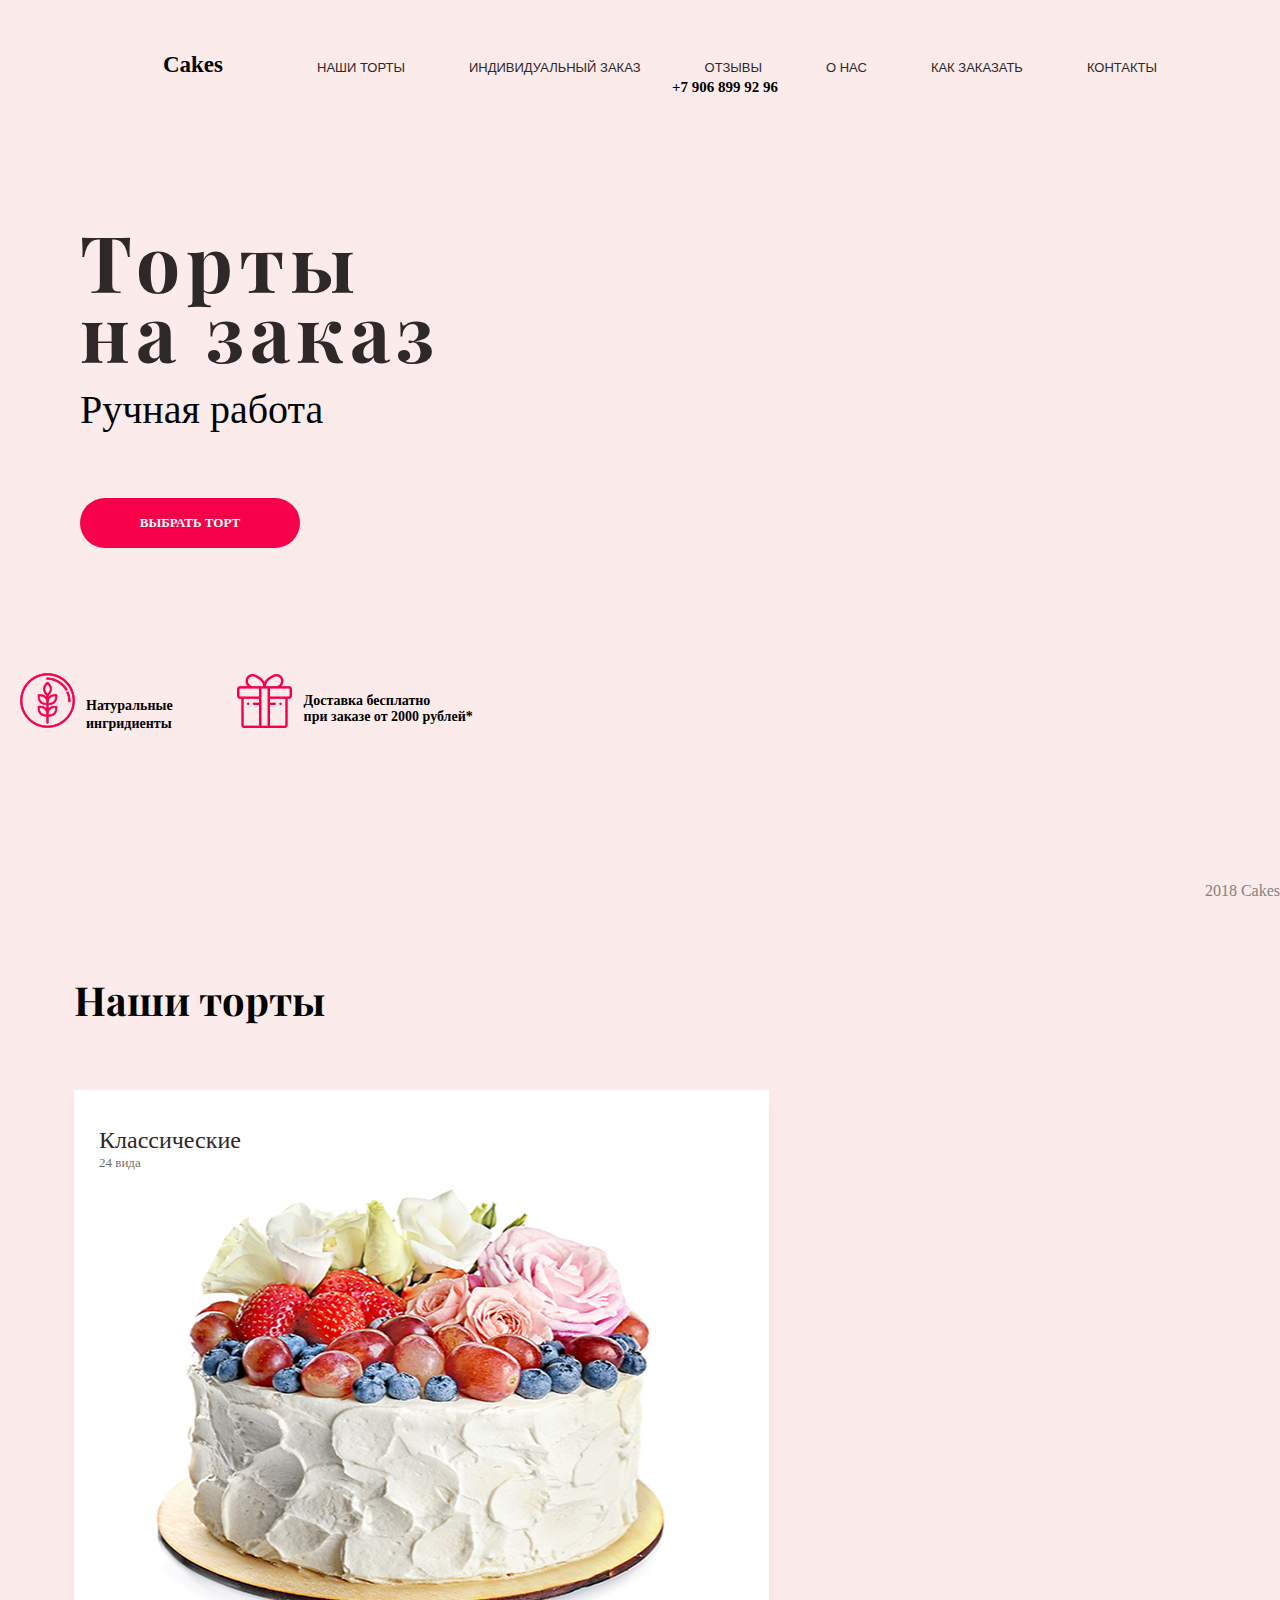
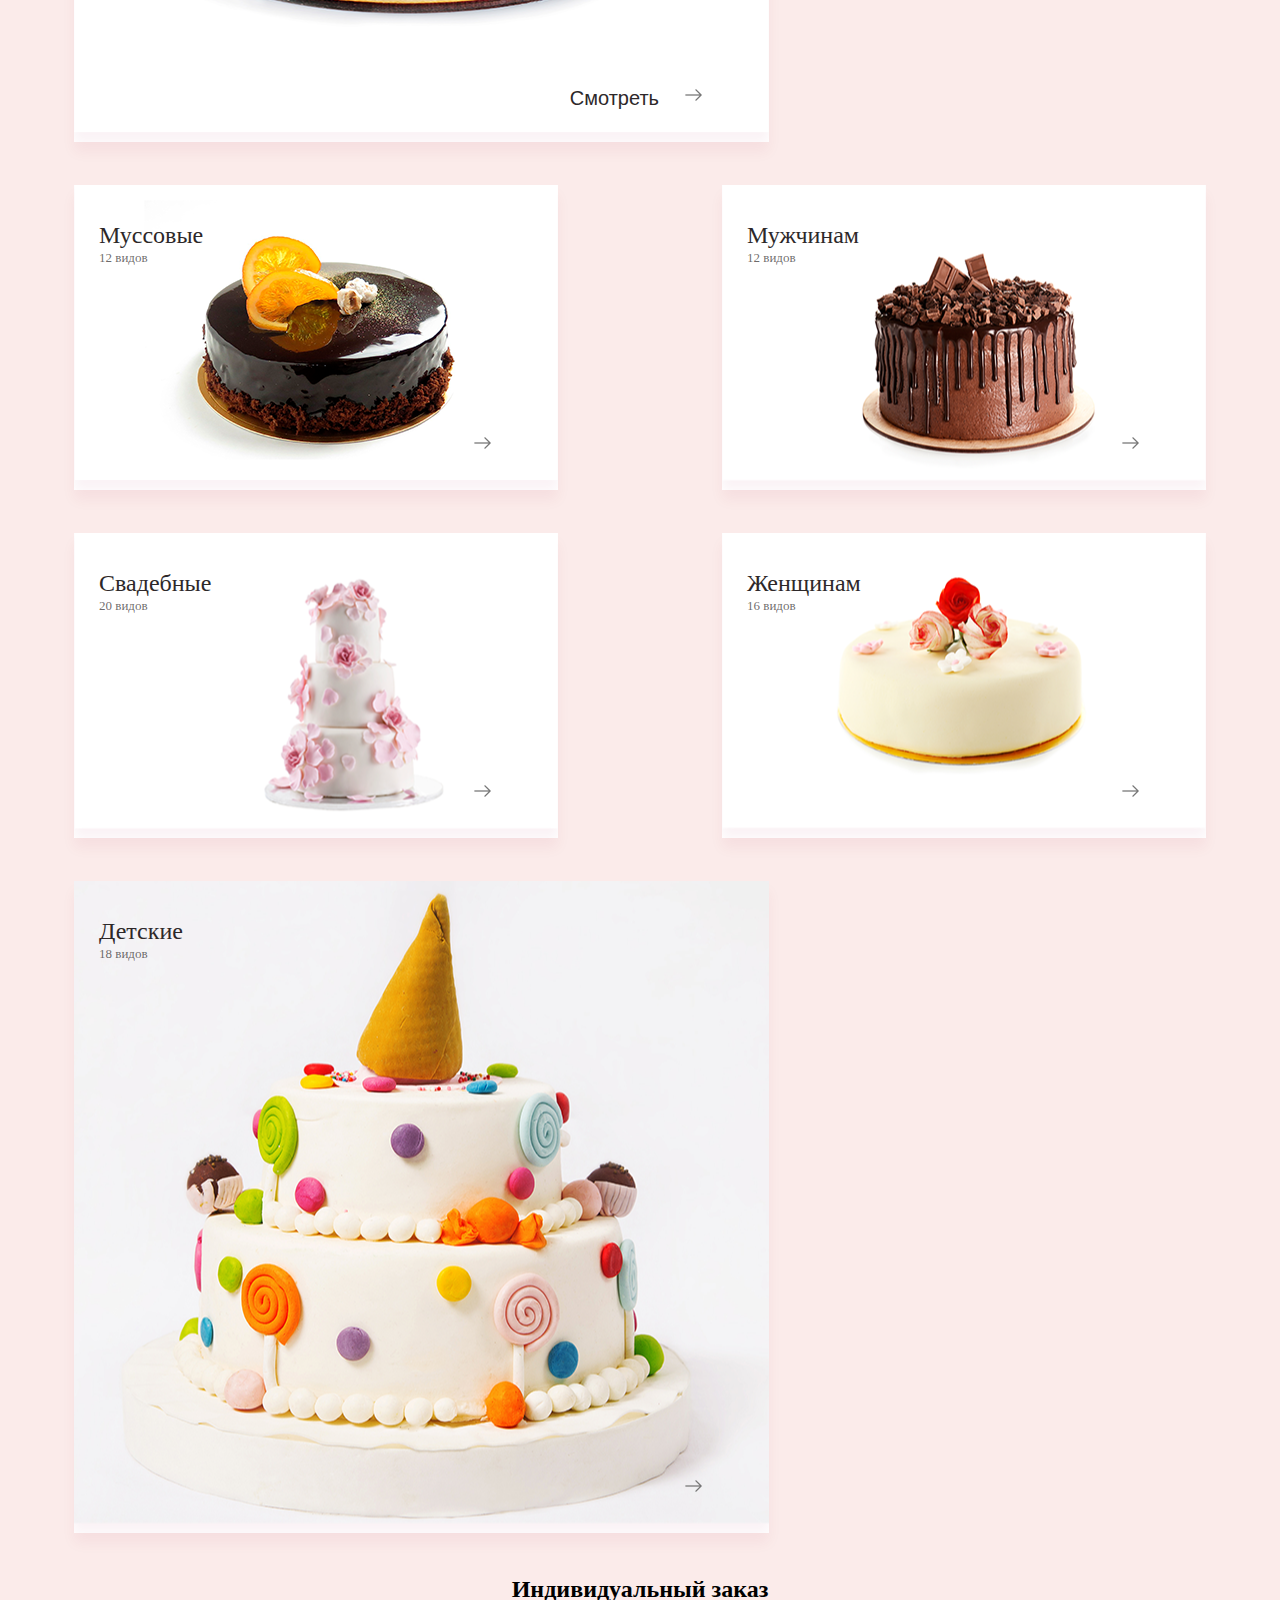
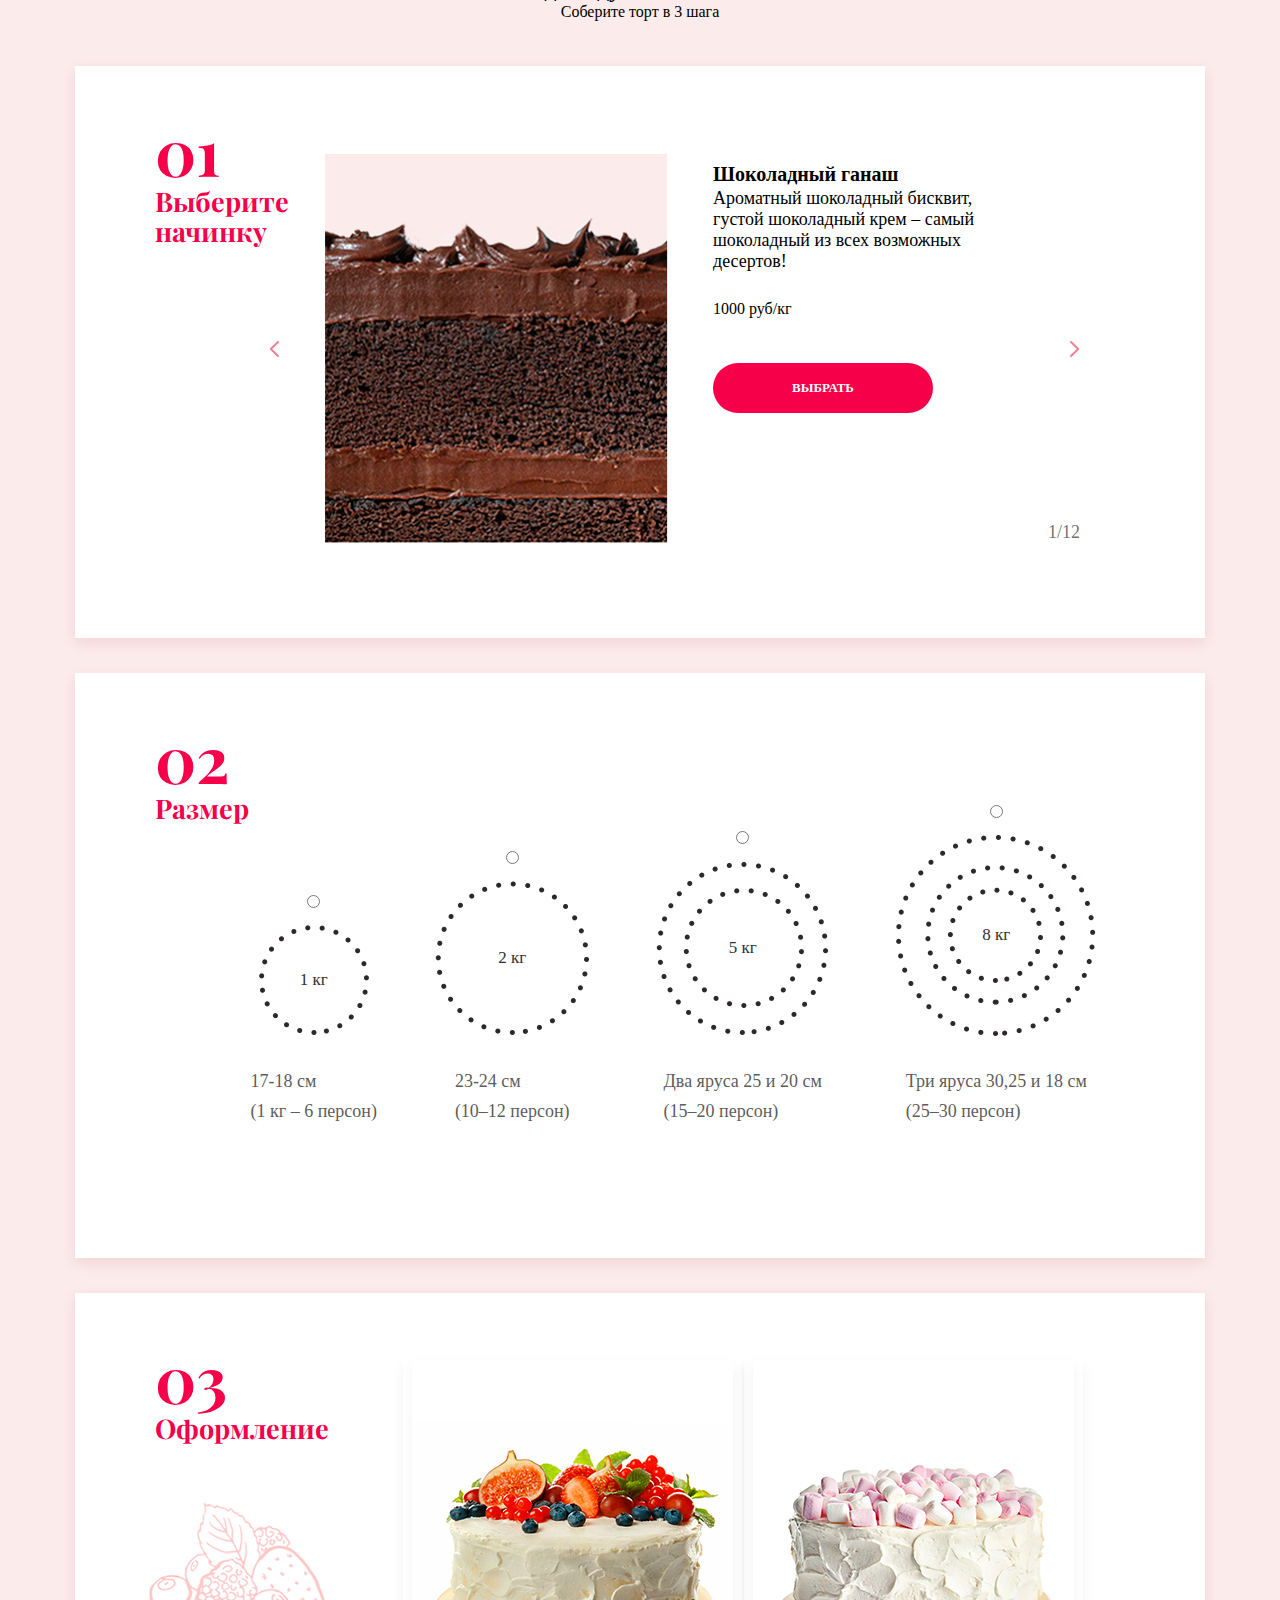
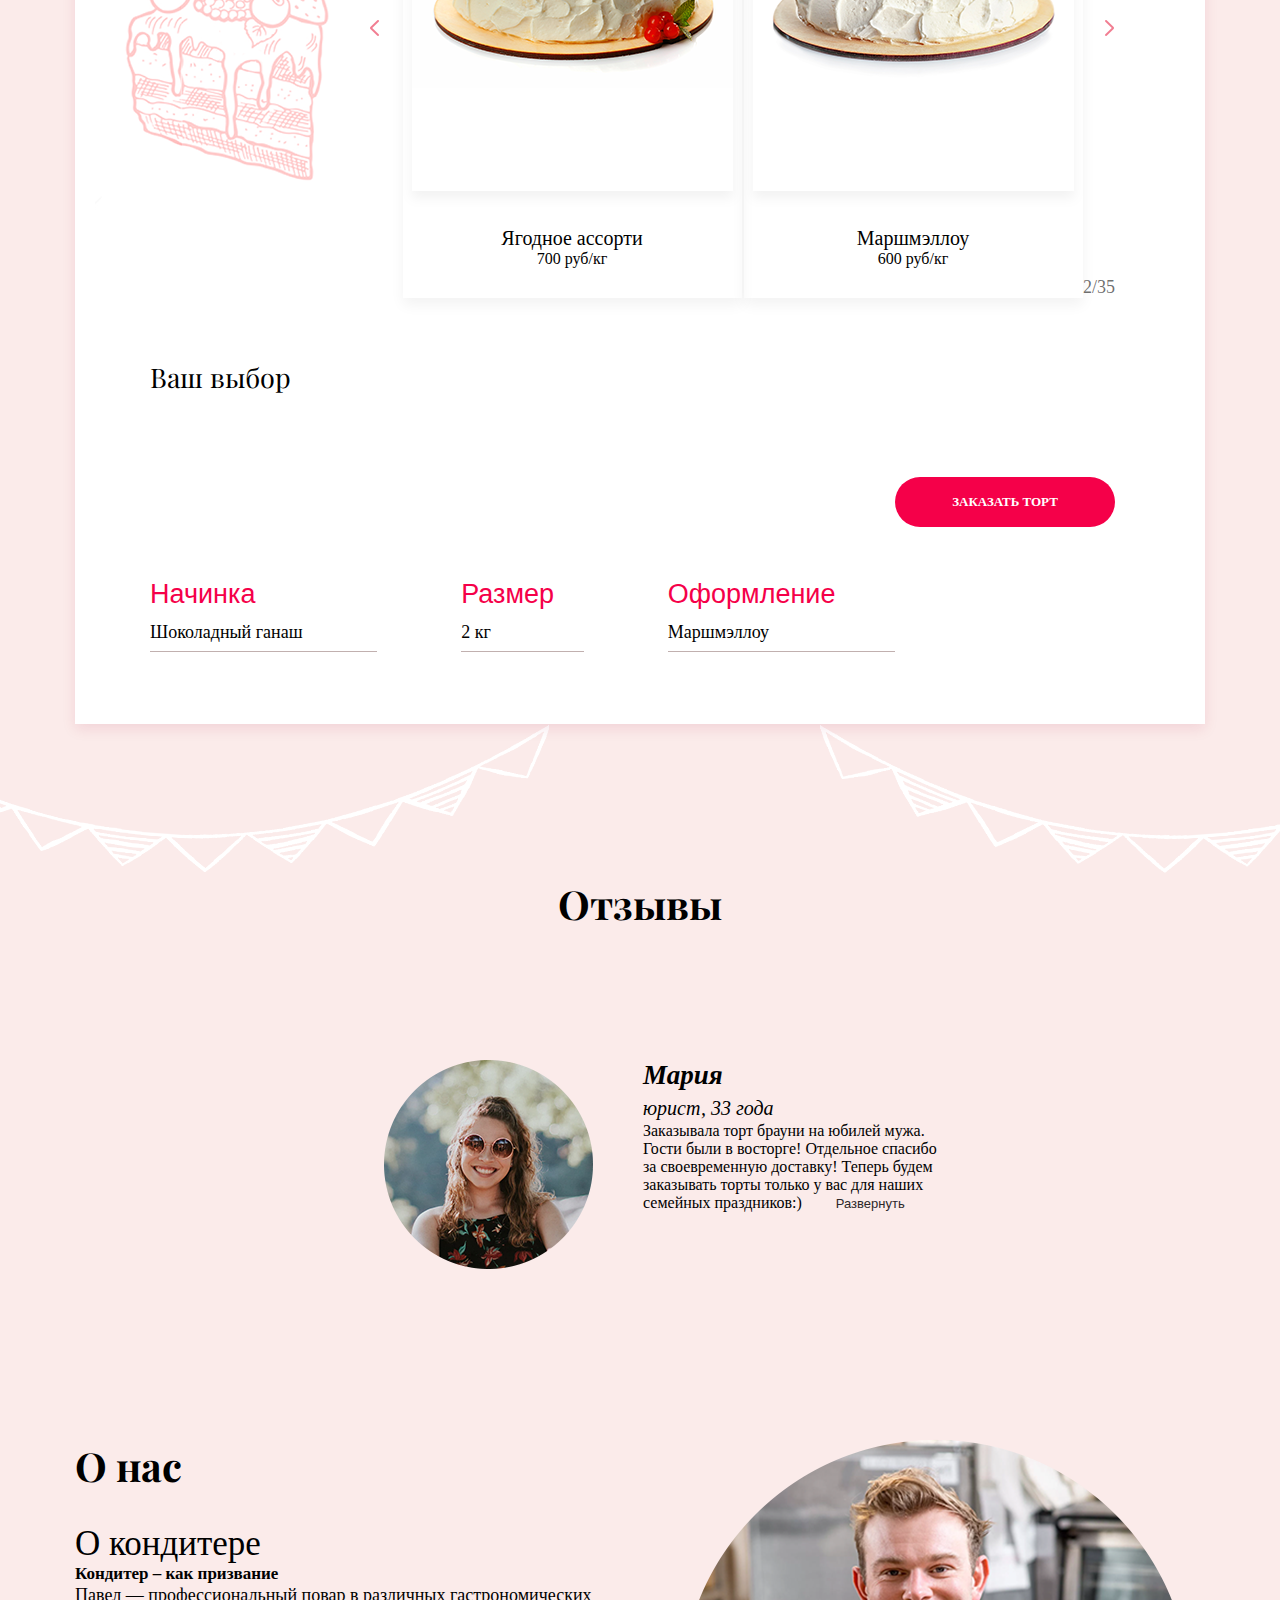
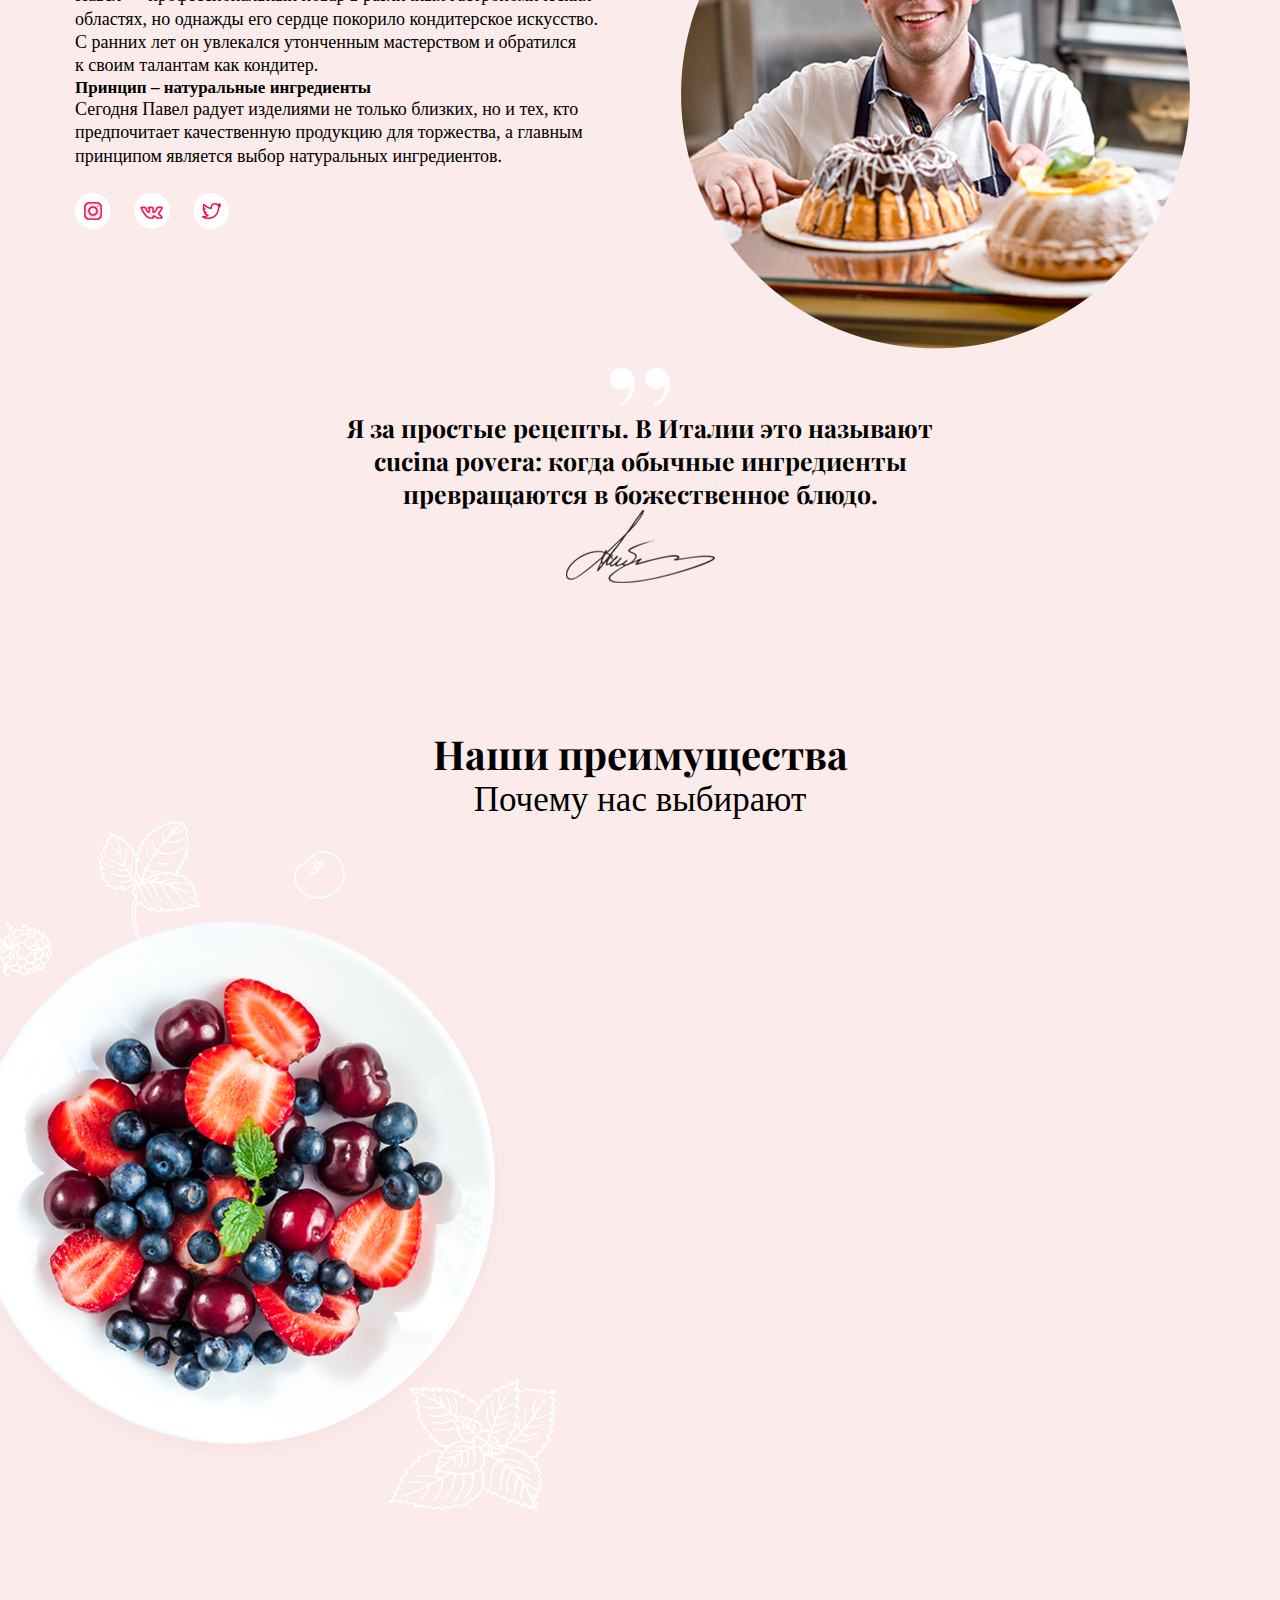
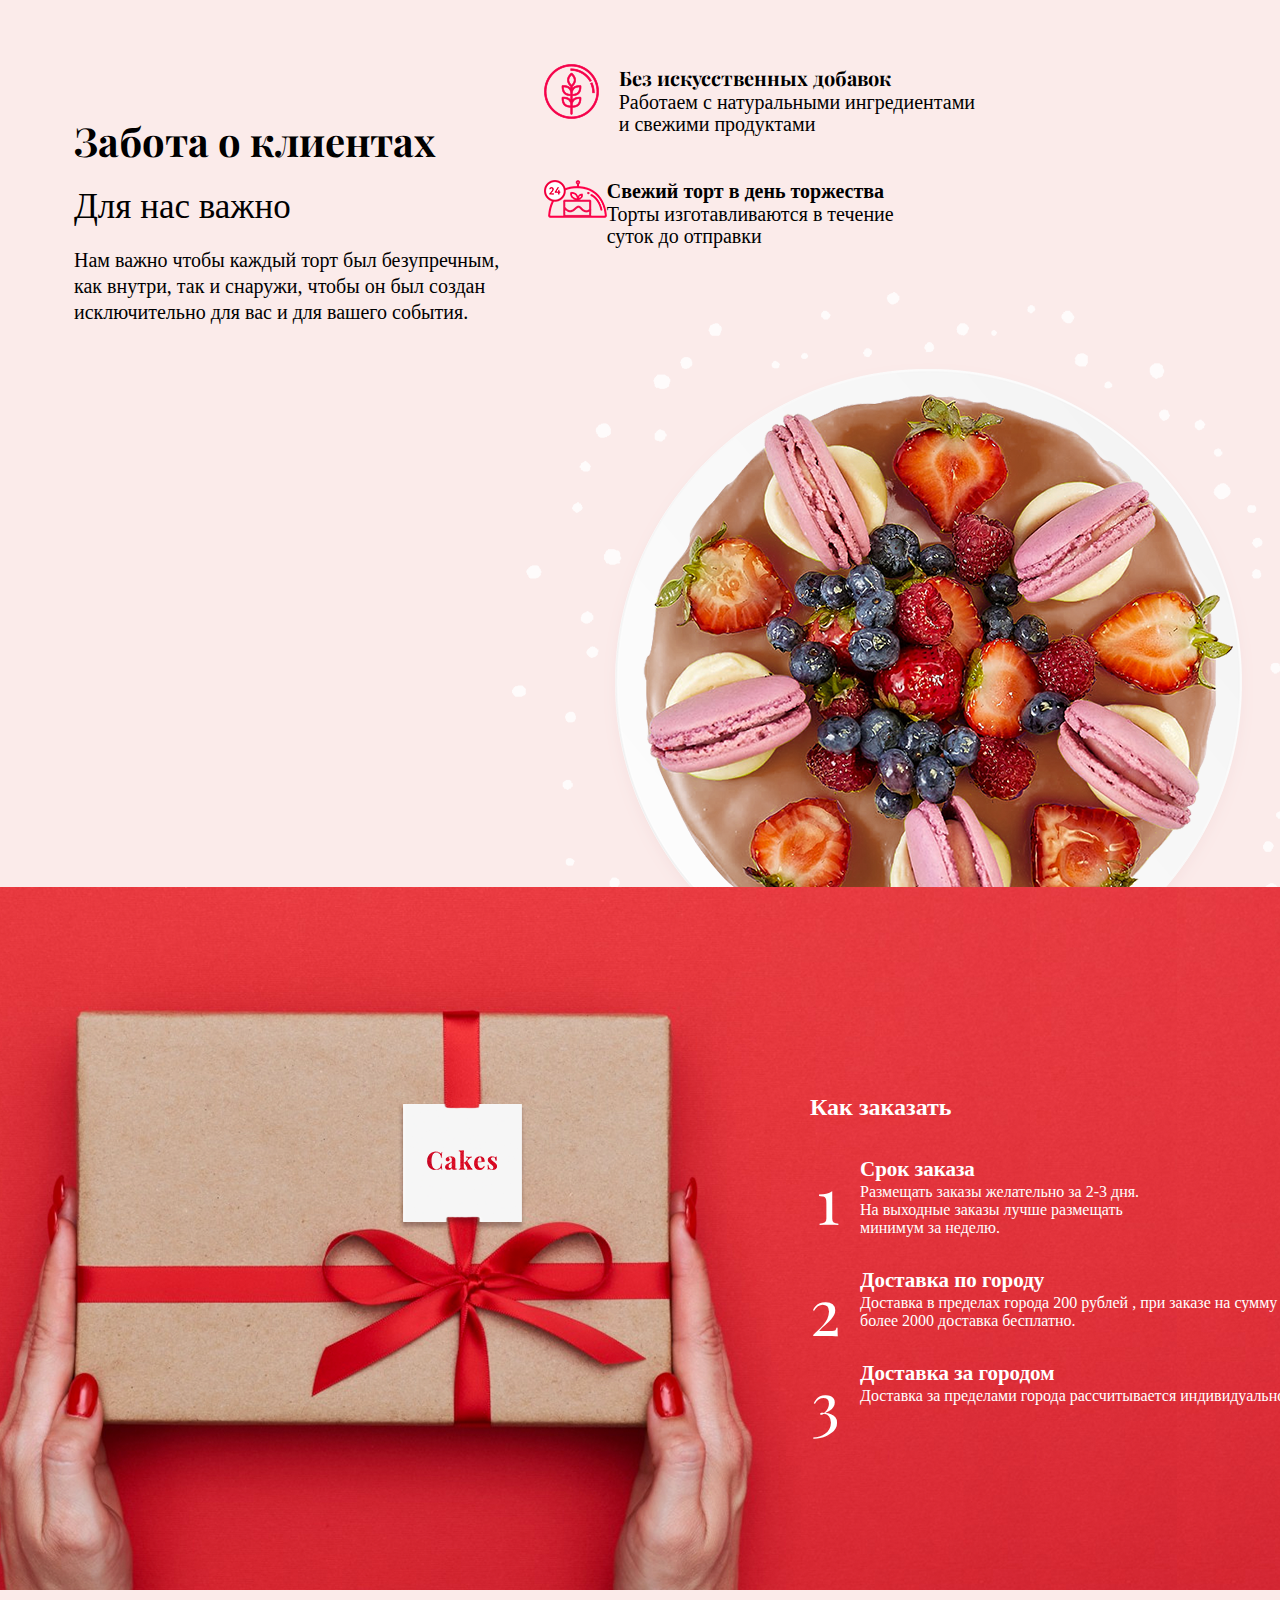
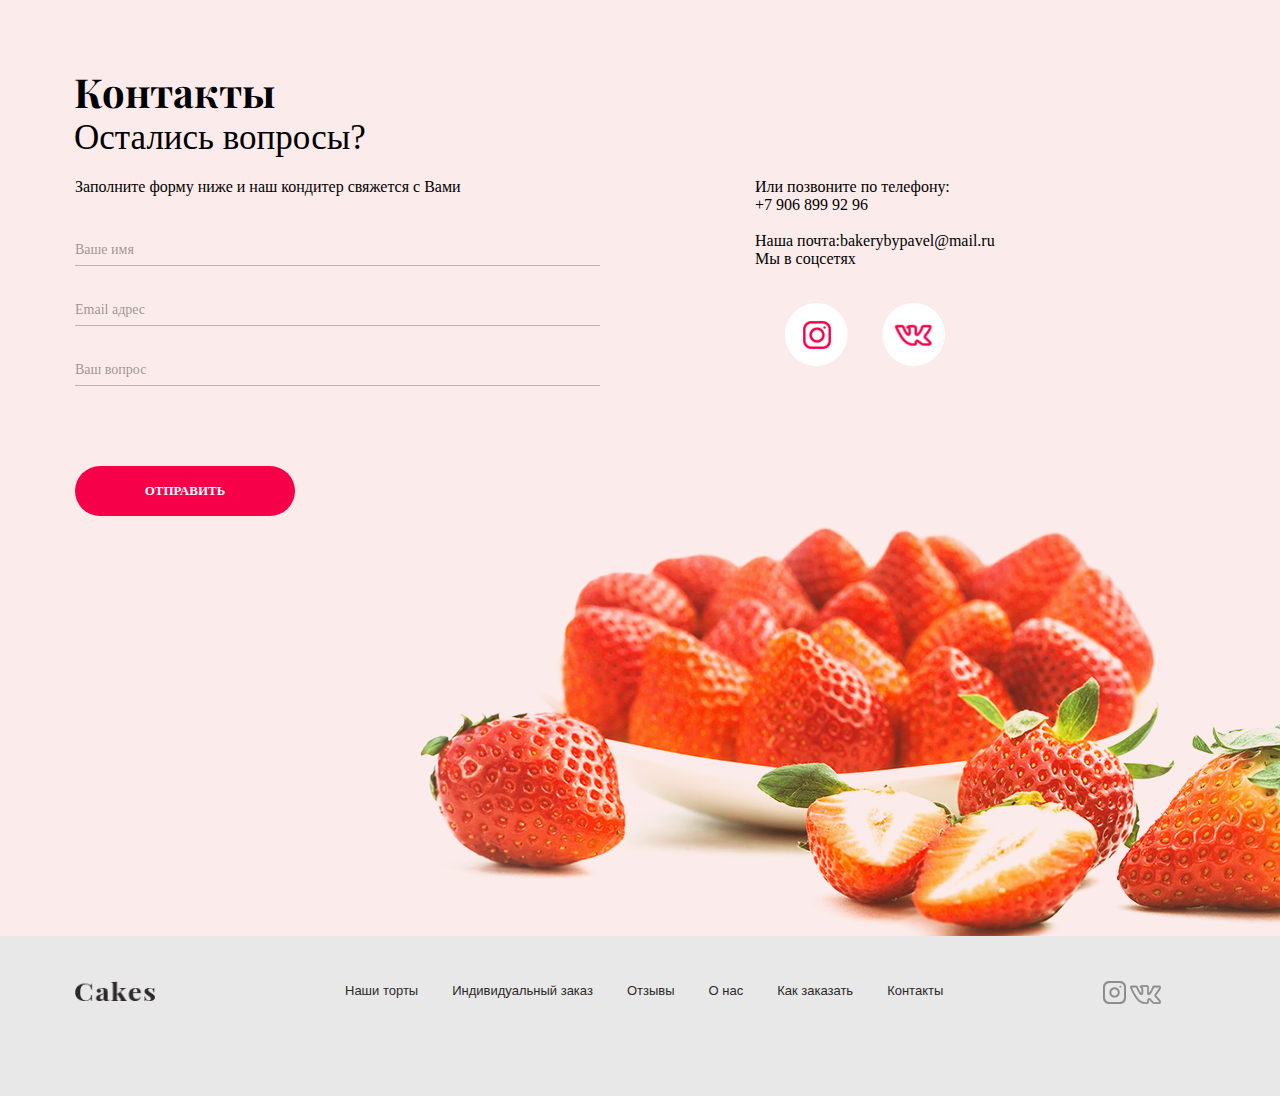
==== index.html @ 6dad107f "Rename cakes.html to index.html" ====
<!DOCTYPE html>
<html lang="en">
<head>
    <meta charset="UTF-8">
    <meta name="viewport" content="width=device-width, initial-scale=1.0">
    <meta http-equiv="X-UA-Compatible" content="ie=edge">
    <link rel="stylesheet" type="text/css" href="//fonts.googleapis.com/css?family=Playfair+Display" />
    <link rel="stylesheet" href="cakes.css">
    <title>Document</title>
    <header>
           
        <nav>
            <ul class="nav_links">
                    
                            <div class="logo">
                                <p>Cakes</p>
                            </div>
            <li><a href="#">Наши торты</a></li>
            <li><a href="#">Индивидуальный заказ</a></li>
            <li><a href="#">Отзывы</a></li>
            <li><a href="#">О нас</a></li>
            <li><a href="#">Как заказать</a></li>
            <li><a href="#">Контакты</a></li>
            <div class="number">
                <p>+7 906 899 92 96</p>
            </div>
            </ul>
            
        </nav>
        <div class="main_cake">
        <img src="/.images/cake.png" alt="">
    </div>
    <div class="container_text">
        <h1 class="header_heading">Торты <br> на  заказ</h1>
        <p class="header_paragraph">Ручная работа</p>
        <div>
        <input type="submit" class="button" value="Выбрать торт" id="2"/>
    </div>
</div>
        <img class="first_image"  src="./images/spikelet_icon.png" alt="">
        <p class="first_paragraph">Натуральные <br> ингридиенты</p>

        <img class="second_image" src="./images/present_icon.png" alt="">
        <p class="second_paragraph">Доставка бесплатно <br> при заказе от 2000 рублей*</p>

    </header>
</head>
<body>
  <div class="container">
<div  class="categories wrapper" id="categories">
   <p class="our_cakes">Наши торты</p>
   <section class="categories wrapper" id="categories">
        <div class="categories-list">
          <a class="category-item classic" href="#">
            <h3>Классические</h3>
            <p>24 вида</p>
          </a>
          <div>
            <a class="category-item mousseous" href="#">
              <h3>Муссовые</h3>
              <p>12 видов</p>
            </a>
            <a class="category-item wedding" href="#">
              <h3>Свадебные</h3>
              <p>20 видов</p>
            </a>
          </div>
          <div>
              <a class="category-item men" href="#">
                <h3>Мужчинам</h3>
                <p>12 видов</p>
              </a>
              <a class="category-item woman" href="#">
                <h3>Женщинам</h3>
                <p>16 видов</p>
              </a>
          </div>
          <a class="category-item baby" href="#">
            <h3>Детские</h3>
            <p>18 видов</p>
          </a>
        </div>
      </section>
</div>
</div>
  <div class="center-text">
  <h2 class="title-text-center">Индивидуальный заказ</h2>
  <p class="subtitle-text-center">Соберите торт в 3 шага</p>
</div>
  <section class="individual-order-wrapper" id="order">
  <ol class="order-steps-list">
    <li class="order-step cake-fillings">
      <p class="order-step-header">Выберите начинку</p>
      <div class="slider">
        <ul class="cake-fillings-list">
          <li class="cake-filling-item">
            <div class="cake_section">
            <img src="./images/filling.png" class="filling" width="343" height="389" alt="Шоколадный ганаш">
            <div class="content">
              <h3>Шоколадный ганаш</h3>
              <p class="description">Ароматный шоколадный бисквит, густой шоколадный крем – самый шоколадный из всех возможных десертов!</p>
              <p class="price">1000 руб/кг</p>
              <button class="btn" name="cake-filling-btn" form="order-form"><span class="btn-ie-fix">Выбрать</span></button>
            </div>
            </div>
          </li>
        </ul>
        <button class="slider-btn previous" type="button"><span class="hidden next"></span></button>
        <button class="slider-btn next" type="button"><span class="hidden"></span></button>
        <span class="slider-counter">1/12</span>
      </div>
    </li>
    <li class="order-step cake-sizes">
      <p class="order-step-header">Размер</p>
        <div class="container">
          <label class="cake-size" for="one-kg">
            <input class="hidden" type="radio" form="order-form" name="cake-size" id="one-kg">
            <span class="mass small">1 кг</span>
            <span>17-18 см<br>(1 кг – 6 персон)</span>
          </label>
          <label class="cake-size" for="two-kg">
            <input class="hidden" type="radio" form="order-form" name="cake-size" id="two-kg">
            <span class="mass medium">2 кг</span>
            <span>23-24 см<br>(10–12 персон)</span>
          </label>
          <label class="cake-size" for="five-kg">
            <input class="hidden" type="radio" form="order-form" name="cake-size" id="five-kg">
            <span class="mass large">5 кг</span>
            <span>Два яруса 25 и 20 см<br>(15–20 персон)</span>
          </label>
          <label class="cake-size" for="eight-kg">
            <input class="hidden" type="radio" form="order-form" name="cake-size" id="eight-kg">
            <span class="mass huge">8 кг</span>
            <span>Три яруса 30,25 и 18 см<br>(25–30 персон)</span>
        </label>
        </div>
    </li>
    <li class="order-step cake-decors">
      <p class="order-step-header">Оформление</p>
      <div class="slider">
        <ul class="cake-decor-list">
          <li class="cake-decor-item">
            <img src="./images/firstcake.png"  alt="Ягодное ассорти">
            <h3>Ягодное ассорти</h3>
            <p class="price">700 руб/кг</p>
          </li>
          <li class="cake-decor-item">
            <img src="./images/secondcake.png"  alt="Маршмэллоу">
            <h3>Маршмэллоу</h3>
            <p class="price">600 руб/кг</p>
          </li>
        </ul>
        <button class="slider-btn previous" type="button"></button>
        <button class="slider-btn next" type="button">
        </button>
        <span class="slider-counter">2/35</span>
      </div>
      <p class="order-form-header">Ваш выбор</p>
      <form class="order-form"  method="post" name="order-form" id="order-form">
        <p class="order-item">
          <label for="cake-filling">Начинка</label>
          <input type="text" name="cake-filling" id="cake-filling" value="Шоколадный ганаш">
        </p>
        <p class="order-item size">
          <label for="cake-size">Размер</label>
          <input type="text" name="cake-size" id="cake-size" value="2 кг">
        </p>
        <p class="order-item">
          <label for="cake-decor">Оформление</label>
          <input type="text" name="cake-decor" id="cake-decor" value="Маршмэллоу">
        </p>
        <div class="ci_btn">
          <button class="btn" type="submit"><span class="btn-ie-fix">Заказать торт</span></button>
        </div>
      </form>
    </li>
  </ol>
</section>
    </div>
</li>

<img src="./images/flags.png" alt="">
</div>
<section class="reviews" id="reviews">
     <div class="reviews_main">
    <h2 class="title_text_center">Отзывы</h2>
  </div>
    <div class="slider">
      
      <ul class="reviews-list">
        <li class="clearfix">
          <div class="review_block">
          <img class="review-avatar" src="./images/Maria.png" width="209" height="209" alt="Мария, юрист, 33 года">
          <blockquote class="review-text">
            <column_r>
            <cite class="review-author">Мария <br>  <span class="profession-and-age">юрист, 33 года</span></cite>
            <p>  Заказывала торт брауни на юбилей мужа. <br>
               Гости были в восторге! Отдельное спасибо <br>
                за своевременную доставку! Теперь будем <br>
                 заказывать торты только у вас для наших <br>
                  семейных праздников:) 
              <a href="#">Развернуть</a>
            </p>
            </div>
          </column_r>
<div class="about_us">
    <div class="about_us_block">
    <img class="pavel" src="./images/pavel.png" alt="">
    <h3 class="about_us_h">О нас</h3>
    <p class="about_us_f">О кондитере</p>
    <p class="about_us_text"><span class="about_us_how"> Кондитер – как призвание</span><br>
    <span class="pavel_text">Павел — профессиональный повар в различных гастрономических<br>
    областях, но однажды его сердце покорило кондитерское искусство.<br>
    С ранних лет он увлекался утонченным мастерством и обратился <br>
    к своим талантам как кондитер.</span> </p>
    <p> <span class="principes_p"> Принцип – натуральные ингредиенты</span> <br>
    <span class="pavel_text_second">Сегодня Павел радует изделиями не только близких, но и тех, кто <br>
     предпочитает качественную продукцию для торжества, а главным <br>
     принципом является выбор натуральных ингредиентов.</span> </p>
     </div>
     <ul class="socials">
            <img class="socials_icon" src="./images/insta_icon.png" alt="instagram">
            <img class="socials_icon" src="./images/vk_icon.png" alt="vkontakte">
            <img class="socials_icon" src="./images/twitter_icon.png" alt="twitter">
          </ul>
          </div>
</div>
<div class="letter">
<img src="./images/quotes.png" alt="">
<p class="resipe">Я за простые рецепты. В Италии это называют<br>
 cucina povera: когда обычные ингредиенты<br>
превращаются в божественное блюдо.</p>
<img src="./images/letter.png" alt="">
</div>
<div>
<div class="our_advantages">
<h4 class="advantages_heading">Наши преимущества</h4>
<p class="advantages_paragraph">Почему нас выбирают</p>
</div>
<div>
<img src="./images/berries.png" alt="">
<div class="berries_text">
  <div class="spikelet">
<img class="spikelet_icon"  src="./images/spikelet_icon.png" alt="" >
<div class="s_text">
    <div class="spikelet_block">
<p class="spikelet_p"> <span class="spikelet_text"> Без искусственных добавок</span> <br>
<span class="our_advantages_text">Работаем  с натуральными ингредиентами <br>
        и свежими продуктами</span></p>
      </div>
      </div>
      </div>
        <img class="cake_icon" src="./images/cake_icon.png" alt="">
        <p class="cake_t"> <span class="cake_text"> Свежий торт в день торжества </span><br>
        <span class="sending_text">Торты изготавливаются в течение <br>
        суток до отправки </span></p>
        </div>
      </div>
      </div>
    </div>
</div>
<img class="image_macaroon" src="./images/macaroon.png" alt="">
<div class="macaroon_text">
<p class="text_clients">Забота о клиентах</p>
<p class="important_text">Для нас важно</p>
<p class="text_i">Нам важно чтобы каждый торт был безупречным,<br>
     как внутри, так и снаружи, чтобы он был создан<br>
     исключительно для вас и для вашего события.</p>
    </div>
</div>
</div>
<div class="delivery">
    <section class="how-to-order" id="how-to-order">
        <div class="wrapper">
          <div class="container">
            <h2 class="title">Как заказать</h2>
            <ul class="how-to-order-list">
              <li class="how-to-order-item">
                <h3>Срок заказа</h3>
                <p>Размещать заказы желательно за&nbsp;2-3 дня. <br>
                   На&nbsp;выходные заказы лучше размещать <br>
                   минимум&nbsp;за&nbsp;неделю.</p>
              </li>
              <li class="how-to-order-item">
                <h3>Доставка по городу</h3>
                <p>Доставка в пределах города 200 рублей , при заказе на сумму более 2000  доставка бесплатно.</p>
              </li>
              <li class="how-to-order-item">
                <h3>Доставка за городом</h3>
                <p>Доставка за пределами города рассчитывается индивидуально.</p>
              </li>
            </ul>
          </div>
        </div>
      </section>
  
      <section class="contacts" id="contacts">
          <div class="wrapper">
            <h2 class="title_h">Контакты</h2>
            <p class="subtitle">Остались вопросы?</p>
            <div class="container">
              <div class="column">
                <p class="contacts-form-description">Заполните форму ниже и наш кондитер свяжется с Вами</p>
                <form class="contacts-form" action="https://echo.htmlacademy.ru" method="post">
                  <input type="text" name="name" placeholder="Ваше имя">
                  <input type="email" name="mail" placeholder="Email адрес">
                  <input type="text" name="question" placeholder="Ваш вопрос">
                  <button class="btn" type="submit"><span class="btn-ie-fix">Отправить</span></button>
                </form>
              </div>
              <div class="column">
                <p class="contacts-info">Или позвоните по телефону: <br> +7 906 899 92 96</a><br><br>
               Наша почта:bakerybypavel@mail.ru</a></p>
                <p class="contacts-infos">Мы в соцсетях</p>
                 <a class="social-button instagram" href="#"><img src="/images/contacts_insta.png" alt=""></a>
                 <a class="social-button vk" href="#"><img src="/images/contacts_vk.png" alt=""></a>
              </div>
            </div>
          </div>
        </section>
      </main>
                  </div>
                  <footer class="footer">
                      <div class="wrapper2">
                       <img class="footer_logo" src="./images/logo.png"  alt="Cakes">
                        
                        <nav>
                          <ul class="menu">
                            <li class="menu-item"><a class="menu-link" href="#categories">Наши торты</a></li>
                            <li class="menu-item"><a class="menu-link" href="#order">Индивидуальный заказ</a></li>
                            <li class="menu-item"><a class="menu-link" href="#reviews">Отзывы</a></li>
                            <li class="menu-item"><a class="menu-link" href="#about">О нас</a></li>
                            <li class="menu-item"><a class="menu-link" href="#how-to-order">Как заказать</a></li>
                            <li class="menu-item"><a class="menu-link" href="#contacts">Контакты</a></li>
                          </ul>
                        </nav>
                        <div class="footer_socials">
                            <img class="insta_soc" src="./images/insta_footer.png" alt="">
                          <img src="./images/vk_footer.png" alt="">
                        </div>
                     
                      </div>
                      <span class="copyright">  2018 Cakes</span>
                    </footer>
                
                </body>
                </html>
---- cakes.css ----
font-family: Playfair Display; 
font-family: myriad-pro, sans-serif;
font-family: 'Intro Script B Base';
@font-face {
    font-family: 'Circe Regular';
    src: url('Circe-Regular.eot');
    src: url('Circe-Regular.eot?#iefix') format('embedded-opentype'),
    url('Circe-Regular.woff') format('woff'),
    url('Circe-Regular.ttf') format('truetype');
    font-weight: normal;
    font-style: normal;
    }

*{
    margin: 0;
    padding: 0;
    font-family: 'Myriad Pro Light';
    font-family: 'Circe Regular';
}
.header{
}
body{
    background-color: #fbebea;
    margin: 0;
    padding: 0;
    overflow-x:hidden;
  }
  .logo{
      font-family: Playfair Display;
      font-size: 23px;
      font-weight: bold;
      padding-right: 30px;
      padding-left: 40px;
      padding top: 60px;
      display: inline-block;
  }
  
  .main_cake{
    float: right;
}
.nav_links li, a{
    font-family: myriad-pro, sans-serif;
    font-weight: 200px;
    text-decoration: none;
    font-size: 13px;
    cursor: pointer;
    padding-left: 30px;
    padding-top: 60px;

}
  .nav_links{
    list-style: none;
}
.nav_links li{
    display: inline-block;
    text-transform: uppercase;

}
.nav_links li a{
    transition: all 0.3s ease 0s;

}
.nav_links li :hover{
    color: #f63c67
  }
  .header_heading{
    font-family: Playfair Display;
    font-size: 78px;
    font-weight: bold;
    position: absolute;
    letter-spacing: 6px;
    line-height: 70px;
    color: #2e2829
  }
nav ul{
  padding: 0px;
  margin: 0px;
  text-align: center;
  display:inline-block;
  vertical-align:top;
}
.header_paragraph{
  font-size: 40px;
  font-family: 'Intro Script B Base';
  padding-top: 160px;
}
.button{
  padding: 17px;
  background-color: #f50049;
  font-size: 13px;
  border-radius: 30px;
  width:220px;
  text-transform: uppercase;
  color: #ffffff;
  border: none; 
  margin-bottom: 125px;
  font-weight: bold;
  cursor: pointer;
  margin-top: 65px;
}
.button:hover{
  background-color: #c5013c;
}
.number{
  display: inline-block;
  padding-left: 170px;
  font-weight: bold;
  font-family: myriad-pro, sans-serif;
  font-size: 15px;
}
.first_image{
  display: inline-block;
  margin-right: 7px;
  margin-left: 20px;
}
.first_paragraph{
  display: inline-block;
  font-size: 14px;
  margin-right: 60px;
  font-weight: bold;
  font-family: 'Circe Regular';
  line-height: 1.3;
}
.second_image{
  display: inline-block;
  margin-right: 12px;
}
.second_paragraph{
  font-family: 'Circe Regular';
  display: inline-block;
  z-index: 100;
  position: absolute;
  font-weight: bold;
  font-size:14px;
  padding-top:20px;
 
}
.our_cakes{
  padding-top: 240px;
  font-size: 40px;
  font-weight: bold;
  font-family: Playfair Display;
  padding-left: 74px;
}
.categories-list {
  display: -webkit-box;
  display: -ms-flexbox;
  display: flex;
  -ms-flex-wrap: wrap;
      flex-wrap: wrap;
  -webkit-box-pack: justify;
      -ms-flex-pack: justify;
          justify-content: space-between;
  margin-top: 64px;
}

.category-item {
  -webkit-box-sizing: border-box;
          box-sizing: border-box;
  position: relative;
  display: block;
  width: 484px;
  min-height: 305px;
  padding-top: 35px;
  padding-left: 25px;
  color: #2d2829;
  background-color: #ffffff;
  background-repeat: no-repeat;
  background-position: center;
  -webkit-box-shadow: 0px 10px 13px 0px rgba(163, 6, 60, 0.05);
          box-shadow: 0px 10px 13px 0px rgba(163, 6, 60, 0.05);
}

.category-item {
  margin-bottom: 43px;

}

.category-item.classic {
  min-width: 695px;
  min-height: 652px;
  background-image: url("./images/classic.png");
}

.category-item.mousseous {
  background-image: url("./images/muss.png");
}

.category-item.wedding {
  background-image: url("./images/wedding.png");
}

.category-item.men {
  background-image: url("./images/men.png");
}

.category-item.woman {
  background-image: url("./images/women.png");
}

.category-item.baby {
  min-width: 695px;
  min-height: 652px;
  background-image: url("./images/child.png");
}

.category-item h3 {
  margin: 0;
  padding: 0;
  font-size: 24px;
  line-height: 30px;
  font-weight: normal;
}

.category-item p {
  margin: 0;
  color: rgba(45, 40, 41, 0.7);
}
.btn{
  padding: 17px;
  background-color: #f50049;
  font-size: 13px;
  border-radius: 30px;
  width:220px;
  text-transform: uppercase;
  color: #ffffff;
  border: none; 
  margin-bottom: 125px;
  font-weight: bold;
  cursor: pointer;
  margin-top: 65px;
}
.category-item::after {
  content: "";
  position: absolute;
  right: 60px;
  bottom: 35px;
  width: 24px;
  height: 18px;
  background-image: url("./images/arrow.png");
  background-repeat: no-repeat;
}
 .categories-list {
   margin-left: 74px;
   margin-right: 74px;
 }
.category-item.classic::before {
  content: "Смотреть";
  position: absolute;
  right: 110px;
  bottom: 32px;
  font-size: 20px;
}

.category-item:hover {
  -webkit-box-shadow: 0px 10px 13px 0px rgba(163, 6, 60, 0.12);
          box-shadow: 0px 10px 13px 0px rgba(163, 6, 60, 0.12);
}

.category-item:hover::after {
  background-image: url("./images/arrow-pink.png");
}

individual-order {
  margin-top: 105px;

}

.individual-order .subtitle {
  margin-top: 10px;
}

.order-steps-list {
  margin: 0;
  margin-top: 45px;
  padding: 0;
  counter-reset: order-step;
  list-style-type: decimal-leading-zero;
  list-style: none;
}
.individual-order-wrapper{
  margin-left: 75px;
  margin-right: 75px;
}
.order-step {
  
  padding-left: 75px;
  position: relative;
  background-color: #ffffff;
  -webkit-box-shadow: 0px 5px 13px 0px rgba(163, 6, 60, 0.1);
          box-shadow: 0px 5px 13px 0px rgba(163, 6, 60, 0.1);
}

.order-step + .order-step {
  margin-top: 35px;
}

.order-step:before {
  counter-increment: order-step;
  content: counter(order-step, decimal-leading-zero);
  position: absolute;
  top: 75px;
  left: 80px;
  font-family: "Playfair Display", "Times New Roman", serif;
  font-size: 64px;
  color: #f50049;
  line-height: 0.3;
  font-weight: bold
}

.order-step-header {
  position: absolute;
  top: 120px;
  left: 80px;
  max-width: 140px;
  margin: 0;
  padding: 0;
  font-family: "Playfair Display", "Times New Roman", serif;
  font-size: 27px;
  line-height: 30px;
  color: #f50049;
  font-weight: bold
}

.order-step.cake-fillings {
  padding-top: 88px;
  padding-right: 125px;
  padding-left: 195px;
  padding-bottom: 95px;
}

.slider {
  position: relative;
  margin: 0 auto;
}

.cake-fillings-list {
  width: 700px;
  margin: 0 auto;
  padding: 0;
  list-style: none;
}
.center-text{
  text-align: center
}
.title-text-center
.cake-filling-item {
  display: -webkit-box;
  display: -ms-flexbox;
  display: flex;
  -webkit-box-pack: justify;
      -ms-flex-pack: justify;
          justify-content: space-between;
}
title-text-center{
  text-align: center;
}
.cake-filling-item .content {
  -ms-flex-item-align: center;
      -ms-grid-row-align: center;
      align-self: center;
  width: 280px;
  padding-right: 40px;
}
.cake_section{
  display: flex
}
.cake-filling-item h3 {
  margin: 0;
  font-size: 20px;
  line-height: 28px;
}
.column_r{
  display: flexbox
}
.review-avatar{
padding-right: 50px;
}
.review-author{
  font-size: 

}
.title-text-center{
 text-align: center;
}
.cake-filling-item .description {
  margin: 0;
  font-size: 18px;
}

.cake-filling-item .price {
  margin-top: 28px;
}

.cake-filling-item .btn {
  min-width: 180px;
  margin-top: 45px;
}

.slider-btn {
  position: absolute;
  top: 50%;
  width: 10px;
  height: 16px;
  margin-top: -8px;
  background-color: transparent;
  background-repeat: no-repeat;
  border: none;
  cursor: pointer;
}

.slider-btn.previous {
  left: 0;
  background-image: url("./images/left_arrow.png");
}
.filling{
  padding-right: 45px;
}
.slider-btn.next {
  right: 0;
  background-image: url("./images/right_arrow.png");
}

.slider-counter {
  position: absolute;
  right: 0;
  bottom: 0;
  font-size: 18px;
  color: rgba(47, 47, 47, 0.7);
}

.order-step.cake-sizes {
  padding-top: 132px;
  padding-bottom: 132px;
}

.cake-sizes .container {
  display: -webkit-box;
  display: -ms-flexbox;
  display: flex;
  -webkit-box-align: end;
      -ms-flex-align: end;
          align-items: flex-end;
  width: 904px;
  margin: auto;
}

.cake-size {
  display: -webkit-box;
  display: -ms-flexbox;
  display: flex;
  -webkit-box-orient: vertical;
  -webkit-box-direction: normal;
      -ms-flex-direction: column;
          flex-direction: column;
  margin: 0 auto;
  color: rgba(47, 47, 47, 0.8);
  cursor: pointer;
}

.cake-size span {
  -ms-flex-item-align: center;
      -ms-grid-row-align: center;
      align-self: center;
  font-size: 18px;
  line-height: 30px;
}

.cake-size .mass {
  -webkit-box-sizing: border-box;
          box-sizing: border-box;
  margin-bottom: 15px;
  font-size: 17px;
  color: #2f2f2f;
  background-repeat: no-repeat;
  background-position: center;
  border-radius: 50%;
  text-align: center;
}

.cake-size:hover .mass {
  -webkit-box-shadow: 0px 6px 15px 1px rgba(103, 12, 40, 0.14);
          box-shadow: 0px 6px 15px 1px rgba(103, 12, 40, 0.14);
}

.cake-size input[type="radio"]:checked + .mass {
  -webkit-box-shadow: 0px 0px 5px 1px rgba(103, 12, 40, 0.18);
          box-shadow: 0px 0px 5px 1px rgba(103, 12, 40, 0.18);
}

.cake-size .small {
  width: 143px;
  height: 143px;
  line-height: 143px;
  background-image: url(./images/circle1.png);
}


.cake-size .medium {
  width: 187px;
  height: 187px;
  line-height: 187px;
  background-image: url(./images/circle2.png);
}

.cake-size .large {
  width: 207px;
  height: 207px;
  line-height: 207px;
  background-image: url(./images/circle3.png);
}

.cake-size .huge {
  width: 233px;
  height: 233px;
  line-height: 233px;
  background-image: url(./images/circle4.png);
}

.order-step.cake-decors {
  padding-top: 65px;
  padding-right: 90px;
  padding-left: 75px;
  padding-bottom: 72px;
  background-image: url("./images/illustration.png");
  background-repeat: no-repeat;
  background-position: 20px 200px;
}

.cake-decors .slider {
  margin-left: 220px;
}

.cake-decor-list {
  display: -webkit-box;
  display: -ms-flexbox;
  display: flex;
  -webkit-box-pack: justify;
      -ms-flex-pack: justify;
          justify-content: space-between;
  width: 680px;
  margin: 0 auto;
  padding: 0;
  list-style: none;
}


.cake-decor-item {
  padding-bottom: 30px;
  text-align: center;
  -webkit-box-shadow: 0px 7px 13px 0px rgba(0, 0, 0, 0.05);
          box-shadow: 0px 7px 13px 0px rgba(0, 0, 0, 0.05);
  cursor: pointer;
}

.cake-decor-item:hover {
  -webkit-box-shadow: 0px 6px 10px 0px rgba(0, 0, 0, 0.14);
          box-shadow: 0px 6px 10px 0px rgba(0, 0, 0, 0.14);
}

.cake-decor-item h3 {
  margin: 0;
  margin-top: 15px;
  font-size: 20px;
  line-height: 24px;
  font-weight: normal;
}

.order-form-header {
  margin: 0;
  margin-top: 64px;
  font-family: "Playfair Display", "Times New Roman", serif;
  font-size: 27px;
  line-height: 30px;
}

.order-form {
  display: -webkit-box;
  display: -ms-flexbox;
  display: flex;
  -webkit-box-pack: justify;
      -ms-flex-pack: justify;
          justify-content: space-between;
  -webkit-box-align: end;
      -ms-flex-align: end;
          align-items: flex-end;
  margin-top: 20px;
}

.order-item {
  margin: 0;
  width: 250px;
}

.order-item.size {
  width: 135px;
}

.order-item + .order-item {
  margin-left: 84px;
}
a{
  color: #2d2829
}
.order-item label {
  font-family: "Intro Script", Arial, sans-serif;
  font-size: 27px;
  line-height: 30px;
  color: #f50049;
}
.btn:hover{
background-color: #c5013c;
  }
.order-item input[type="text"] {
  -webkit-box-sizing: border-box;
          box-sizing: border-box;
  margin-top: 5px;
  padding: 0;
  width: 100%;
  height: 38px;
  font-size: 18px;
  border: none;
  border-bottom: 1px solid #c1b0af;
}

.order-form .btn {
  margin-left: auto;
}


.reviews .slider-counter {
  color: #f50049;
}

.pavel{
  float: right;
  padding-right: 90px;
}
.about_us{
  padding-left: 75px;
}
.socials{
  padding-top:25px;
  float: left;
}
.socials_icon{
  padding-right: 19px;
}
.socials_icon:hover{

}
.review_block{
position: relative;
left:30%;
display: flex;
padding-top: 130px;
}
.reviews_main{
position: relative;
text-align: center
}
.about_us_h{
  padding-bottom: 32px;
}
.review-author{
  font-family: 'Circe Regular';
  font-size: 27px;
  font-weight: bold;
  list-style: none;
}
.profession-and-age{
  font-size: 20px;
  font-weight: 100;
}
.pavel_text_second{
font-size: 18px;
font-family: 'Circe Regular';
line-height: 1.3;
}
.pavel_text{
  font-size: 18px;
  font-family: 'Circe Regular';
  line-height: 1.3; 
}
.title_text_center{
  font-weight: bold;
  font-size: 40px;
  font-family: Playfair Display; 
  }
.about_us_h{
font-size: 40px;
font-weight: bold;
font-family: Playfair Display; 
}
.about_us_f{
  font-family: 'Intro Script B Base';
  font-size: 35px;
}
.about_us_text{
  padding-right: 74px;
}
.pavel_text{
padding-bottom: 19px;
}
.about_us_how{
  font-size: 17px;
  font-weight: bold;
  font-family: 'Circe Regular';
  padding-top: 10px;
}
.principes_p{
  font-size: 17px;
  font-weight: bold;
  font-family: 'Circe Regular';
}
.letter{
  text-align: center;
  padding-top: 200px;
}
.about_us_block{
  margin-top: 170px;
}
.resipe{
      font-size: 25px;
      font-weight: bolder;
      font-family: Playfair Display;
      -webkit-font-smoothing: antialiased;
  }
.our_advantages{
  text-align: center;
  padding-top: 140px;
}
.advantages_heading{
font-size: 40px;
font-weight: bold;
font-family: Playfair Display; 
}
.advantages_paragraph{
  font-size: 35px;
  font-family: 'Intro Script B Base';
}
.text_clients{
  font-size: 40px;
  font-weight: bold;
  font-family: Playfair Display; 
  padding-bottom: 20px;
}
.image_macaroon{
  float: right;
}
.important_text{
  font-size: 35px;
  font-family: 'Intro Script B Base';
  padding-bottom: 20px;
}
.text_i{
font-size: 20px;
font-family: 'Circe Regular';
line-height: 1.3;
}
.delivery{
  position: relative;
  margin-top: 500px;
}
.delivery_text{
  width: 100%;
  text-align: right;
  color: #ffffff;
  background-image: url(./images/hands.png);
  margin-top: 300px;
  float: right;
  padding-right: 140px;
}
h5{
  font-size: 40px;
font-weight: bold;
font-family: Playfair Display; 
}
.number_one{
  font-size: 64px;
  font-family: Playfair Display; 
  font-weight: bold;
  position: relative;
}
.third_text{
  display: inline-block;
}
.second_rectangle{
}
.cir{
text-align: center;
display: flex;
justify-content: space-around
}
.circle{
display: flex;
flex-direction: row
}
.container_text{
  padding-top: 130px;
  font-family: Playfair Display;
  padding-left: 80px;
}
.berries_text{
float: right;
font-family: 'Circe Regular';
padding-right: 380px;
padding-top: 150px;
display: inline-block
}
.cake_text{
  font-family: 'Circe Regular';
  font-weight: bold;
  font-size: 20px;   
}
.spikelet{
  white-space:nowrap;
}
.spikelet_text{
  font-family: Playfair Display;
  font-weight: bold;
  font-size: 20px;
}
.cake_icon{
  float: left;

}
.cake_t{
margin-left: 20px;
}
.our_advantages_text{
  font-size: 20px;
  padding-bottom: 45px;
  font-family: 'Circe Regular';
  line-height: 1.1;
  display: inline-block;
}
.sending_text{
font-size: 20px;
padding-bottom: 45px;
font-family: 'Circe Regular';
line-height: 1.1;
display: flex;
}
.spikelet_icon{
float: left;
padding-right: 20px;
}
.how-to-order {
  padding-top: 125px;
  padding-bottom: 185px;
  color: #ffffff;
  background-image: url("./images/hands.png");
  background-repeat: no-repeat;
  background-position: center bottom;
}
.how-to-order .wrapper {
  width: 1300px;
}


.how-to-order .container {
  width: 490px;
  margin-left: auto;
}

.how-to-order-list {
  margin: 0;
  margin-top: 35px;
  padding: 0;
  list-style: none;
  counter-reset: how-to-order-counter;
}
.title_h{
  padding-left: 74px;
  font-family: Playfair Display;
  font-size: 40px;
  font-weight: bold;
}
.subtitle{
  padding-left: 74px;
  font-family: 'Intro Script B Base';
  font-size: 35px;
}
.how-to-order-item {
  position: relative;
  padding-left: 50px;
}

.how-to-order-item + .how-to-order-item {
  margin-top: 30px;
}

.how-to-order-item::before {
  counter-increment: how-to-order-counter;
  content: counter(how-to-order-counter);
  position: absolute;
  top: 0;
  left: 0;
  width: 30px;
  height: 64px;
  font-family: "Playfair Display", "Times New Roman", serif;
  font-size: 64px;
  text-align: right;
}

.how-to-order-item h3 {
  margin: 0;
  font-size: 21px;
  line-height: 27px;
}

.how-to-order-item p {
  margin: 0;
}
.cake_p{
  font-family: 'Circe Regular'; 
  font-size: 20px;
  line-height: 1.1;
}
.macaroon_text{
  padding-left: 74px;
  padding-top: 200px;
}


.contacts {
  padding-top: 75px;
  padding-bottom: 295px;
  background-image: url("./images/strawberries.png");

  background-repeat: no-repeat;
  background-position: right bottom;
}

.contacts .container {
  display: -webkit-box;
  display: -ms-flexbox;
  display: flex;
  margin-top: 20px;
}

.column {
  width: 550px;
  padding-left:75px;
}

.column + .column {
  margin-left: 80px;
}

.contacts-form-description {
  margin: 0;
}

.contacts-form {
  display: -webkit-box;
  display: -ms-flexbox;
  display: flex;
  -webkit-box-orient: vertical;
  -webkit-box-direction: normal;
      -ms-flex-direction: column;
          flex-direction: column;
  margin-top: 10px;
}

.contacts-form input {
  -webkit-box-sizing: border-box;
          box-sizing: border-box;
  height: 60px;
  padding-top: 30px;
  background-color: transparent;
  border: none;
  border-bottom: 1px solid #c1b0af;
}

.contacts-form input::-webkit-input-placeholder {
  font-size: 14px;
  line-height: 24px;
  color: rgba(0, 0, 0, 0.4);
}

.contacts-form input:-ms-input-placeholder {
  font-size: 14px;
  line-height: 24px;
  color: rgba(0, 0, 0, 0.4);
}

.contacts-form input::-ms-input-placeholder {
  font-size: 14px;
  line-height: 24px;
  color: rgba(0, 0, 0, 0.4);
}

.contacts-form input::placeholder {
  font-size: 14px;
  line-height: 24px;
  color: rgba(0, 0, 0, 0.4);
}

.contacts-form input:-ms-input-placeholder {
  font-size: 14px;
  line-height: 24px;
  color: rgba(0, 0, 0, 0.4);
}

.contacts-form input::-ms-input-placeholder {
  font-size: 14px;
  line-height: 24px;
  color: rgba(0, 0, 0, 0.4);
}

.contacts-form .btn {
  -ms-flex-item-align: start;
      align-self: flex-start;
  min-width: 180px;
  margin-top: 80px;
}

.contacts-infos {
  margin: 0;
  padding-bottom: 35px;
}

.contacts-info + .contacts-info {
  margin-top: 25px;
}

.contacts-info a {
  color: #2d2829;
}

.contacts-info-phone {
  display: block;
}

.contacts .socials {
  width: 156px;
  margin-top: 25px;
}

.footer {
  display: flex;
  justify-content: space-between;  
  background-color: #e8e8e8;
  height: 160px;
}
.footer_logo{
  width: 80px;
  height: 20px;
  padding-left: 75px;
  padding-right: 160px;
}
.footer_socials{
  padding-left: 160px;
}
.menu{
  list-style: none;



}
.social{

}
.menu li{
display: inline-block;
color: #2d2829
}
 li a:hover{
  color: #f50049;
}
.copyright{
  text-align: center
}
.wrapper2{
  display:flex;
  padding-top: 45px;
  position: relative;
}
.copyright{
  color: grey;
  position: absolute;
  bottom: 0;
  right: 0;
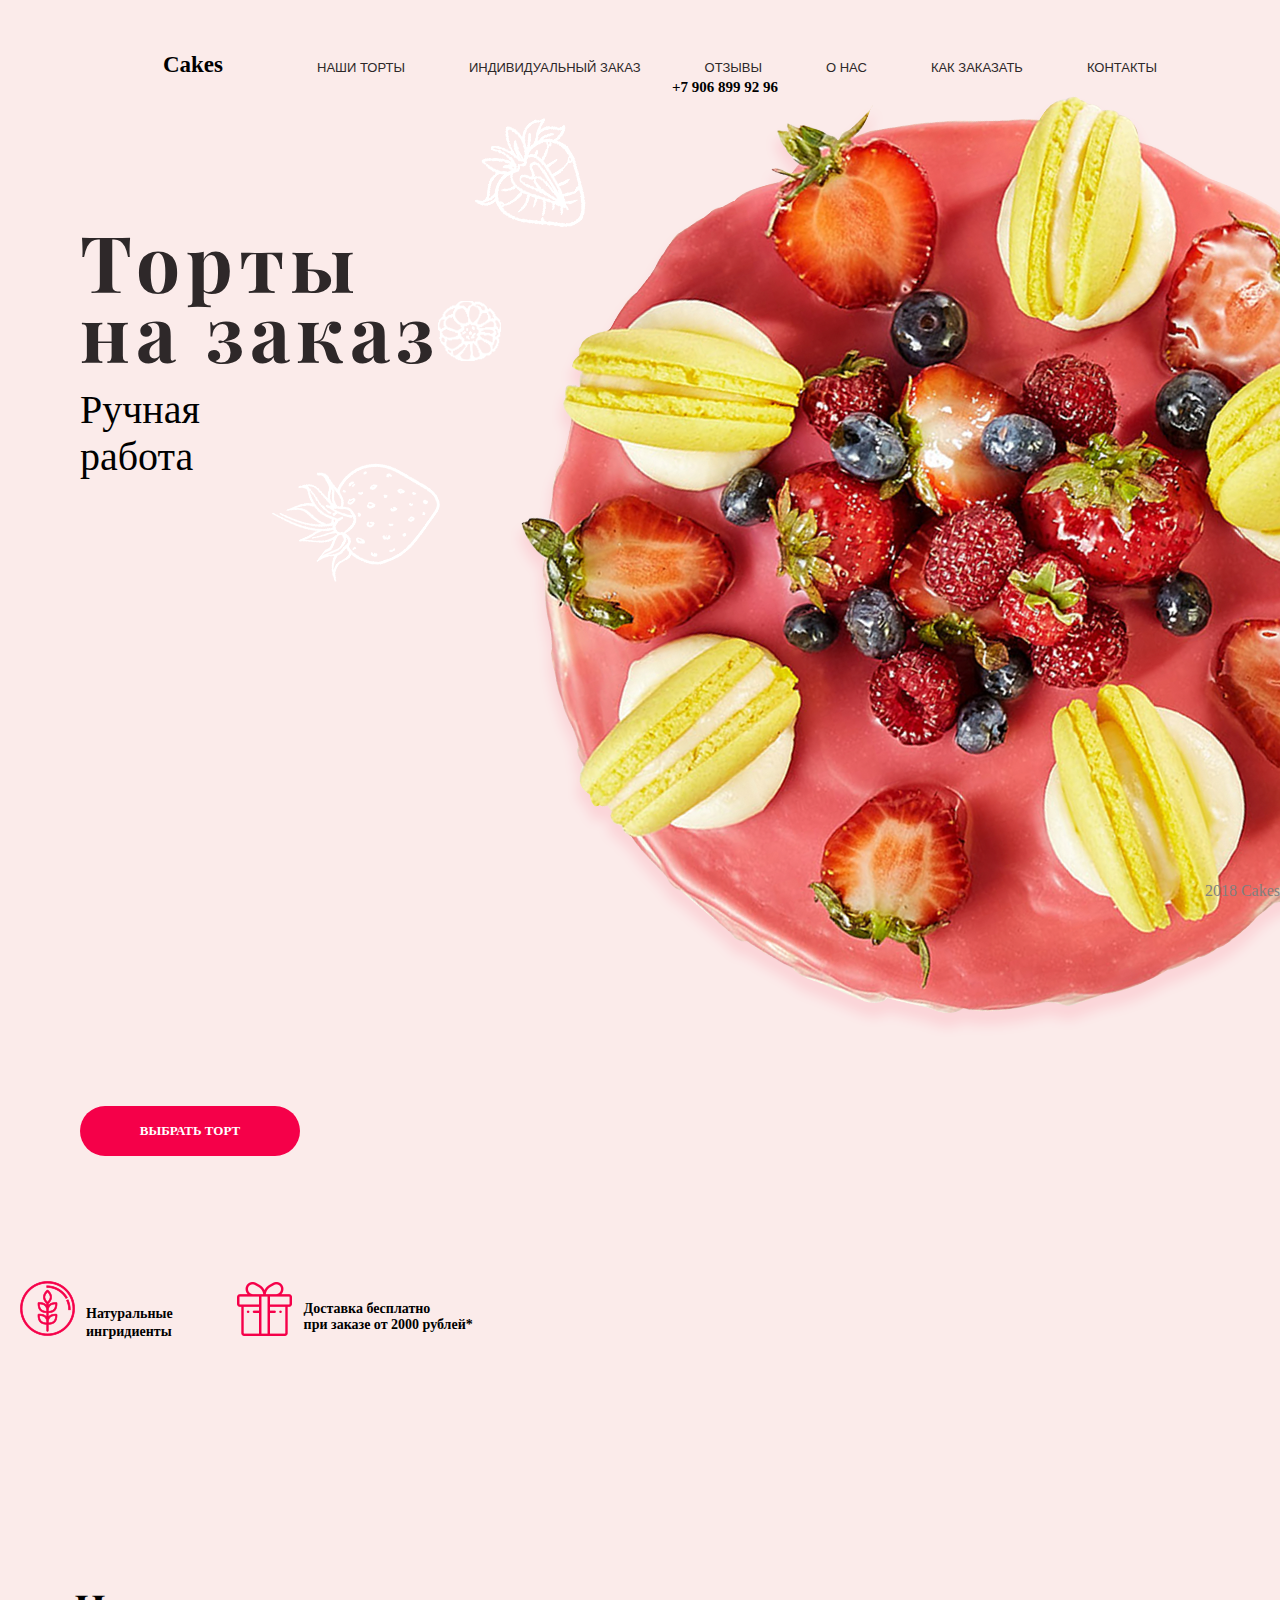
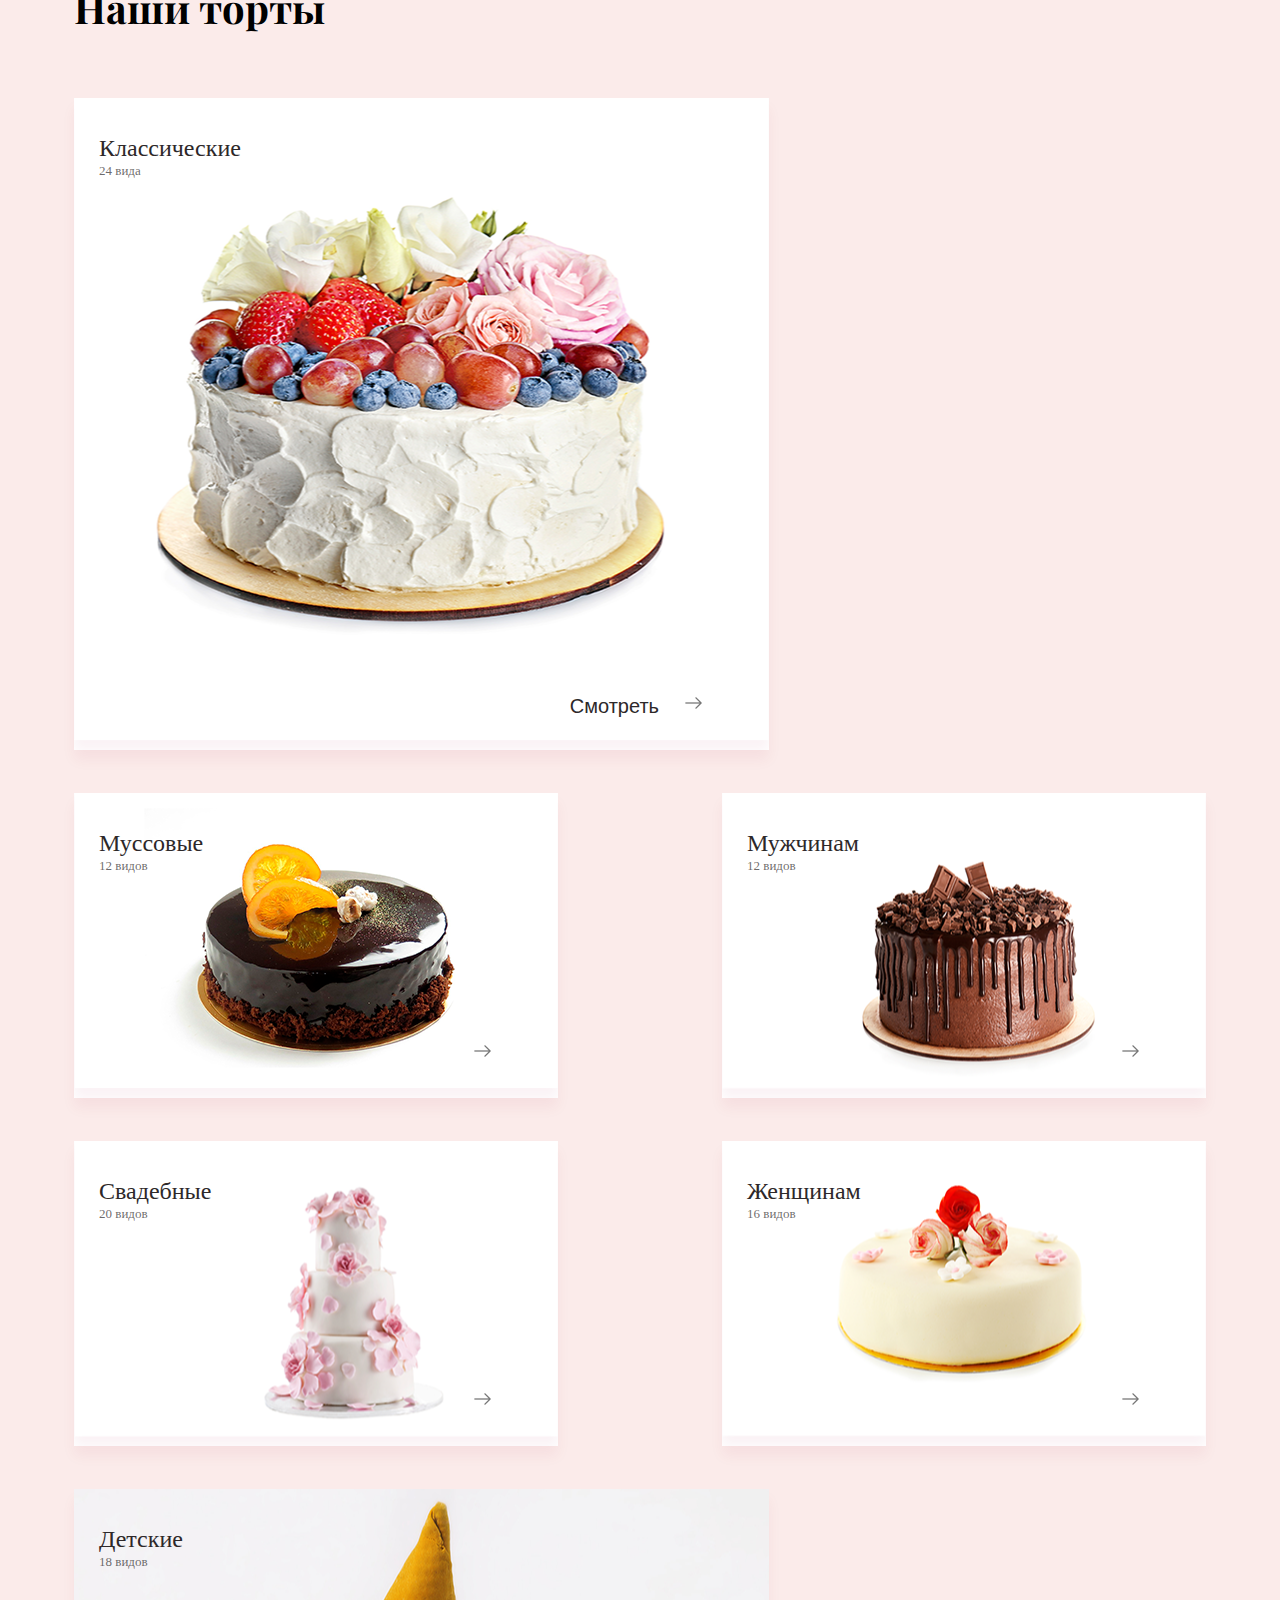
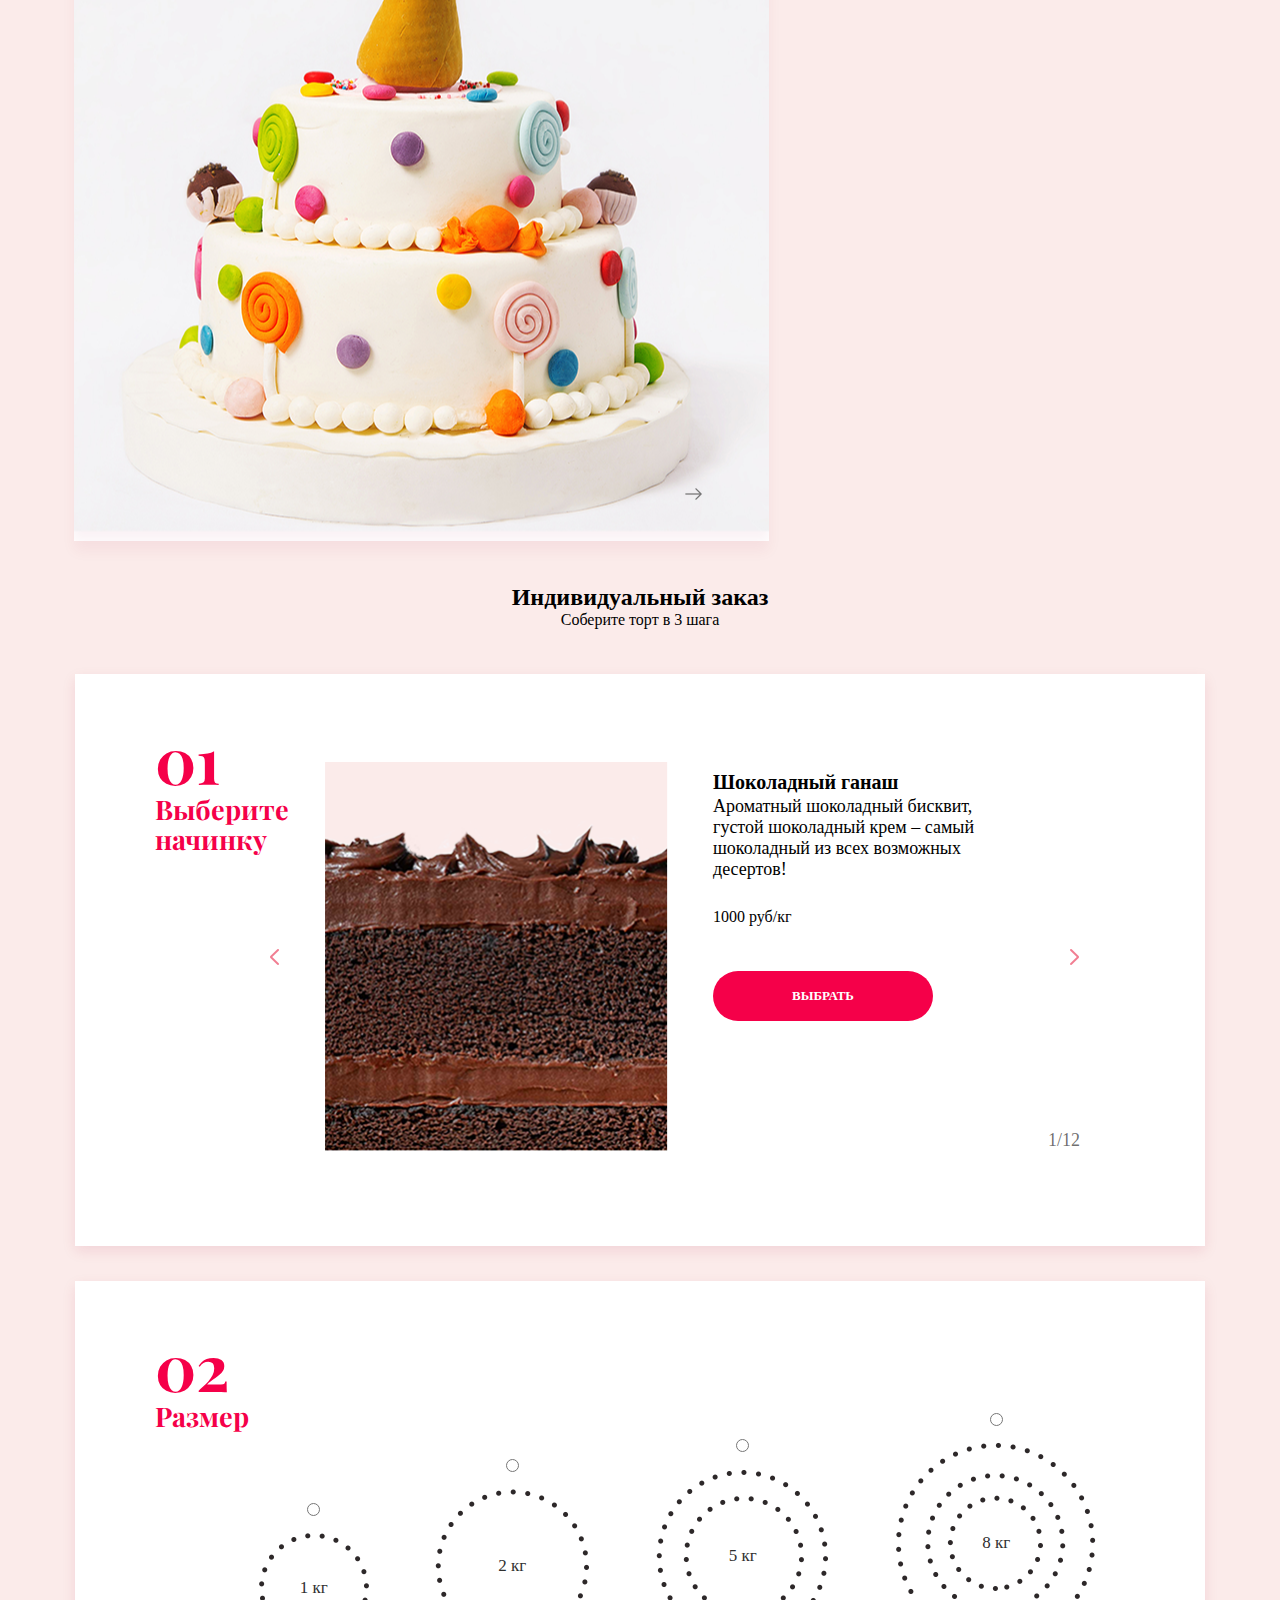
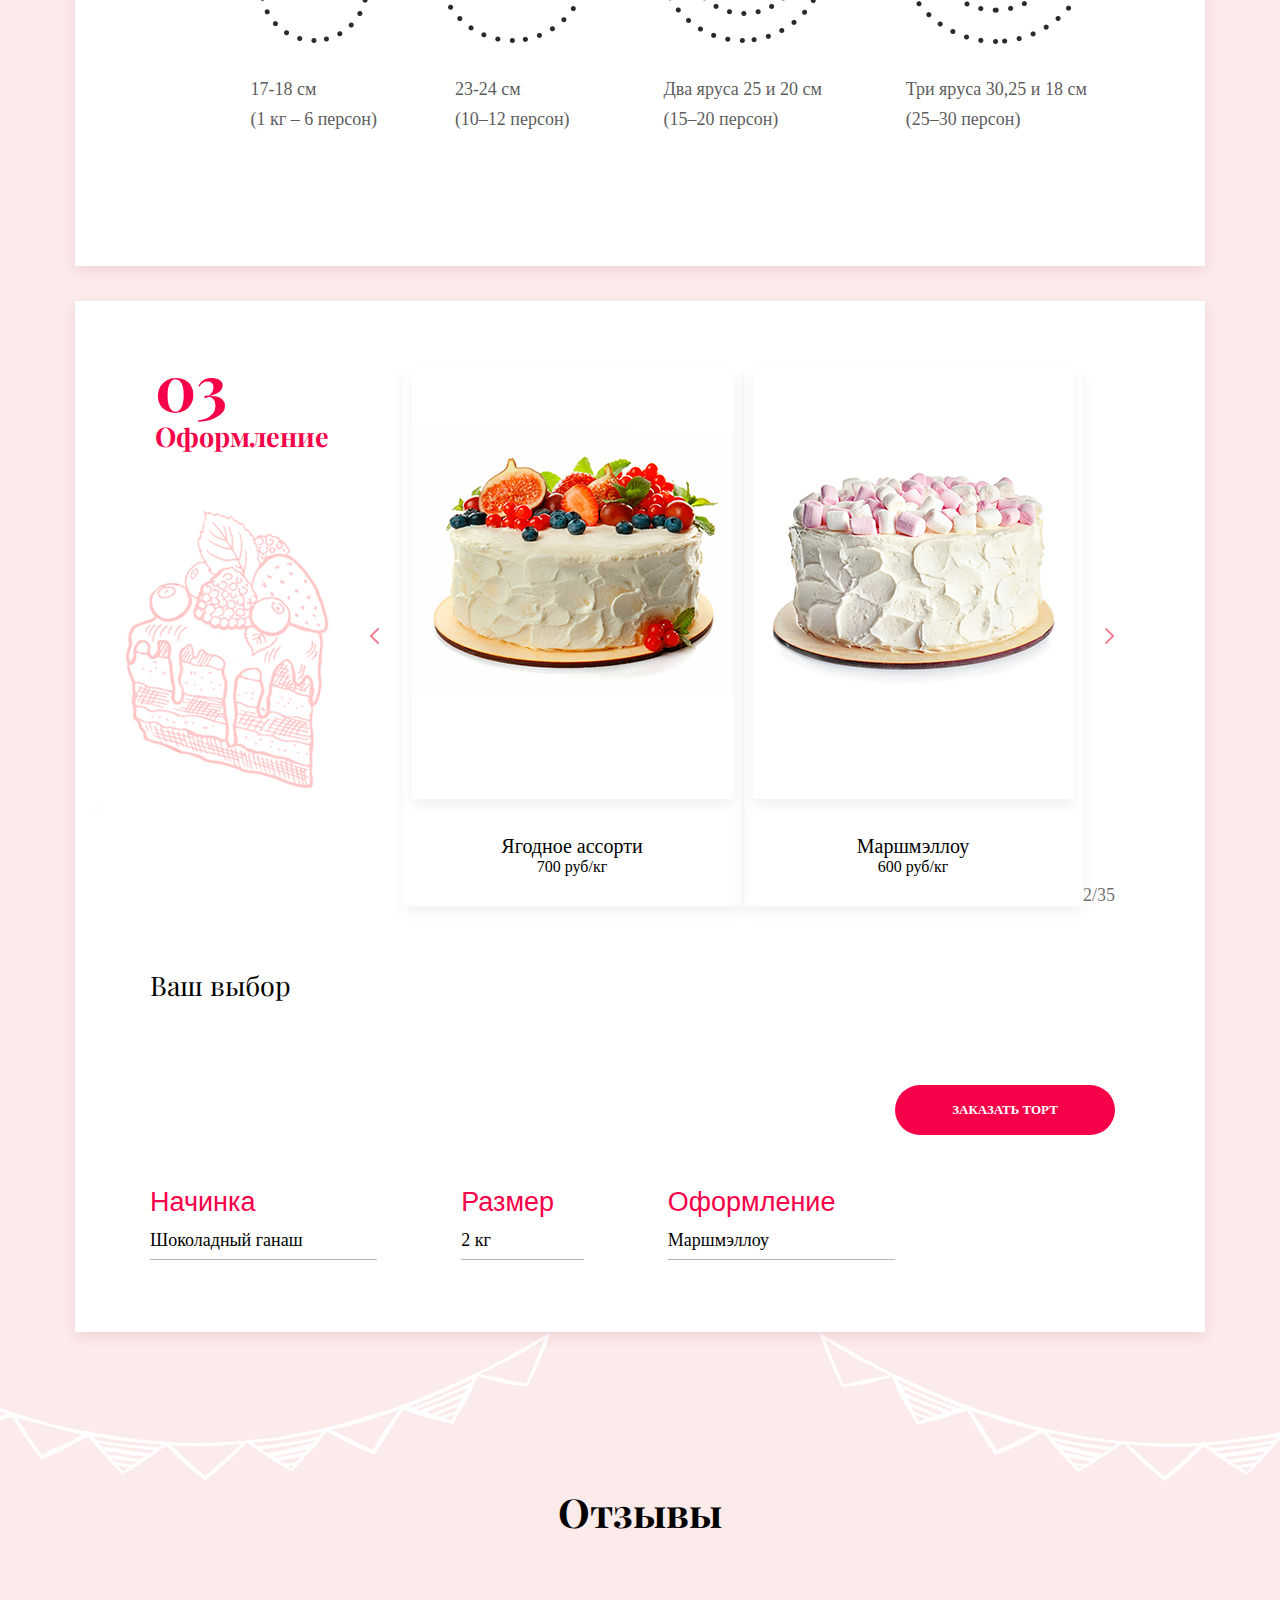
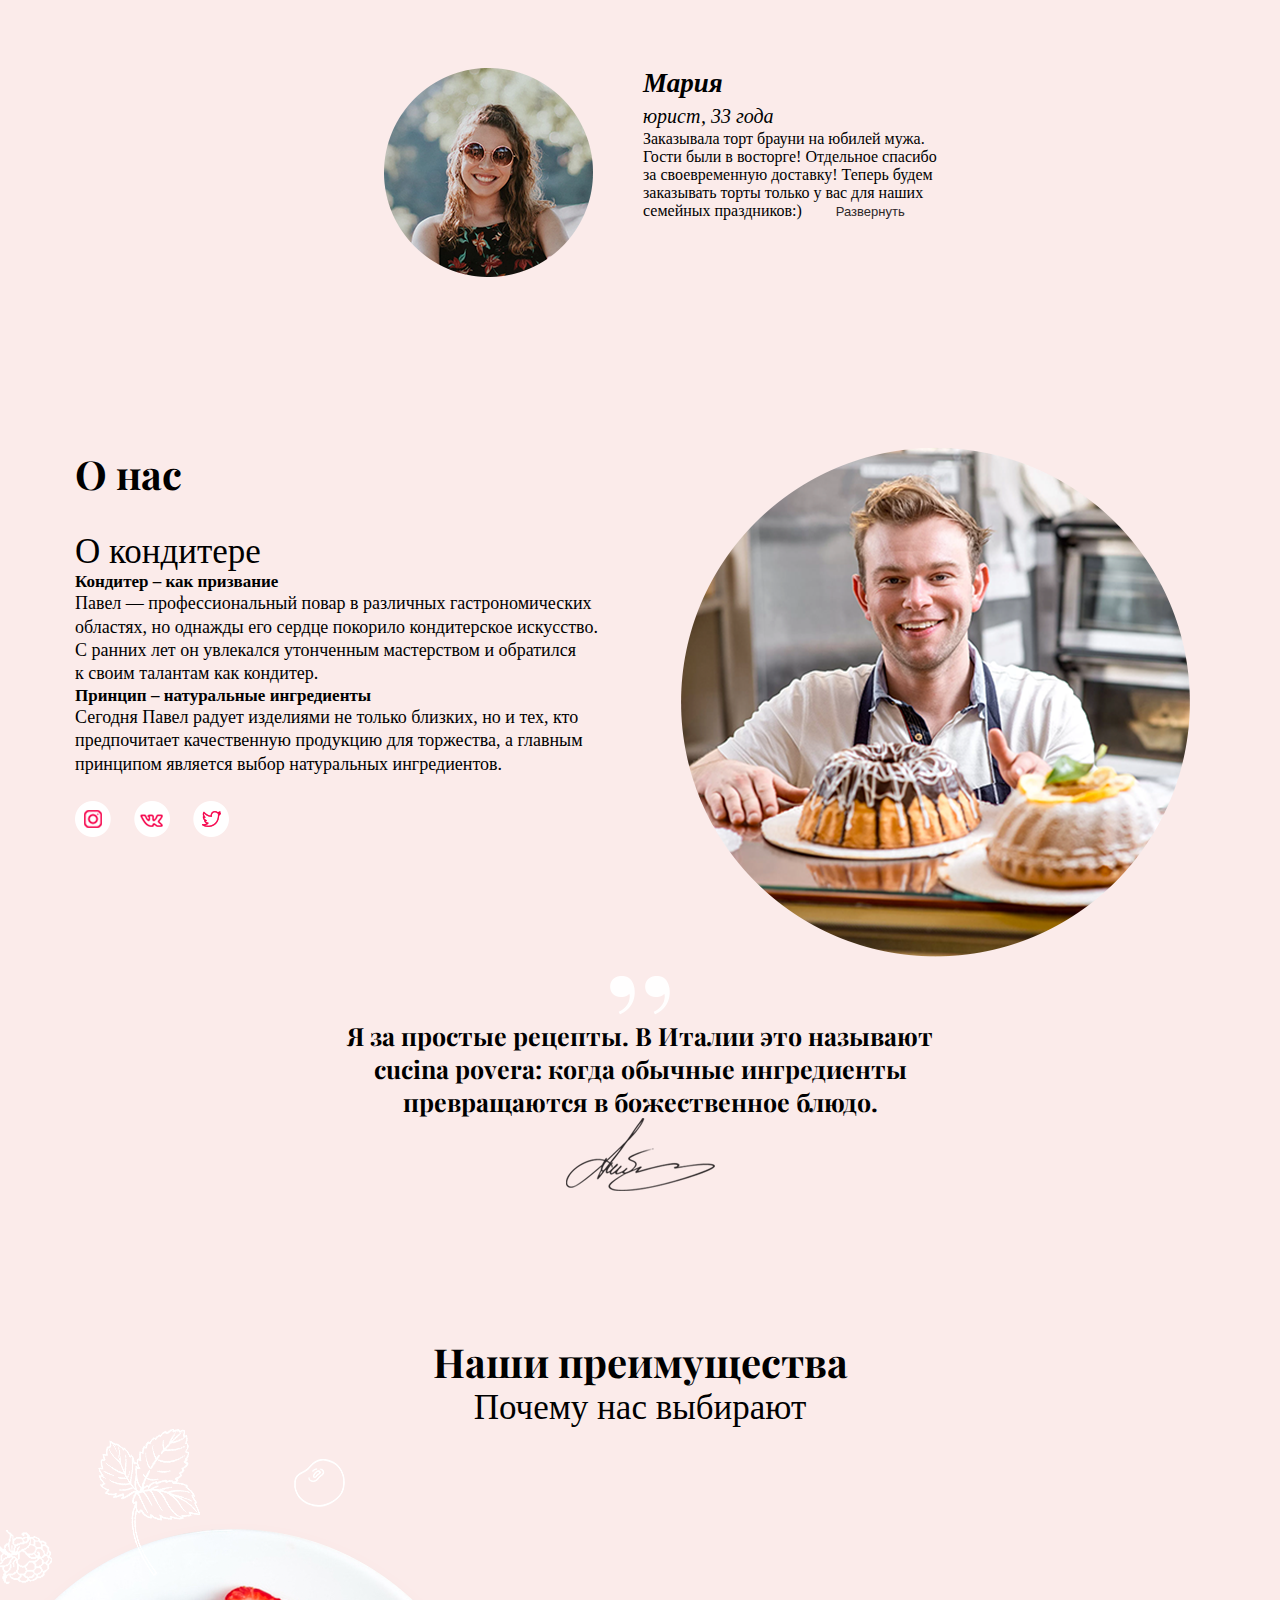
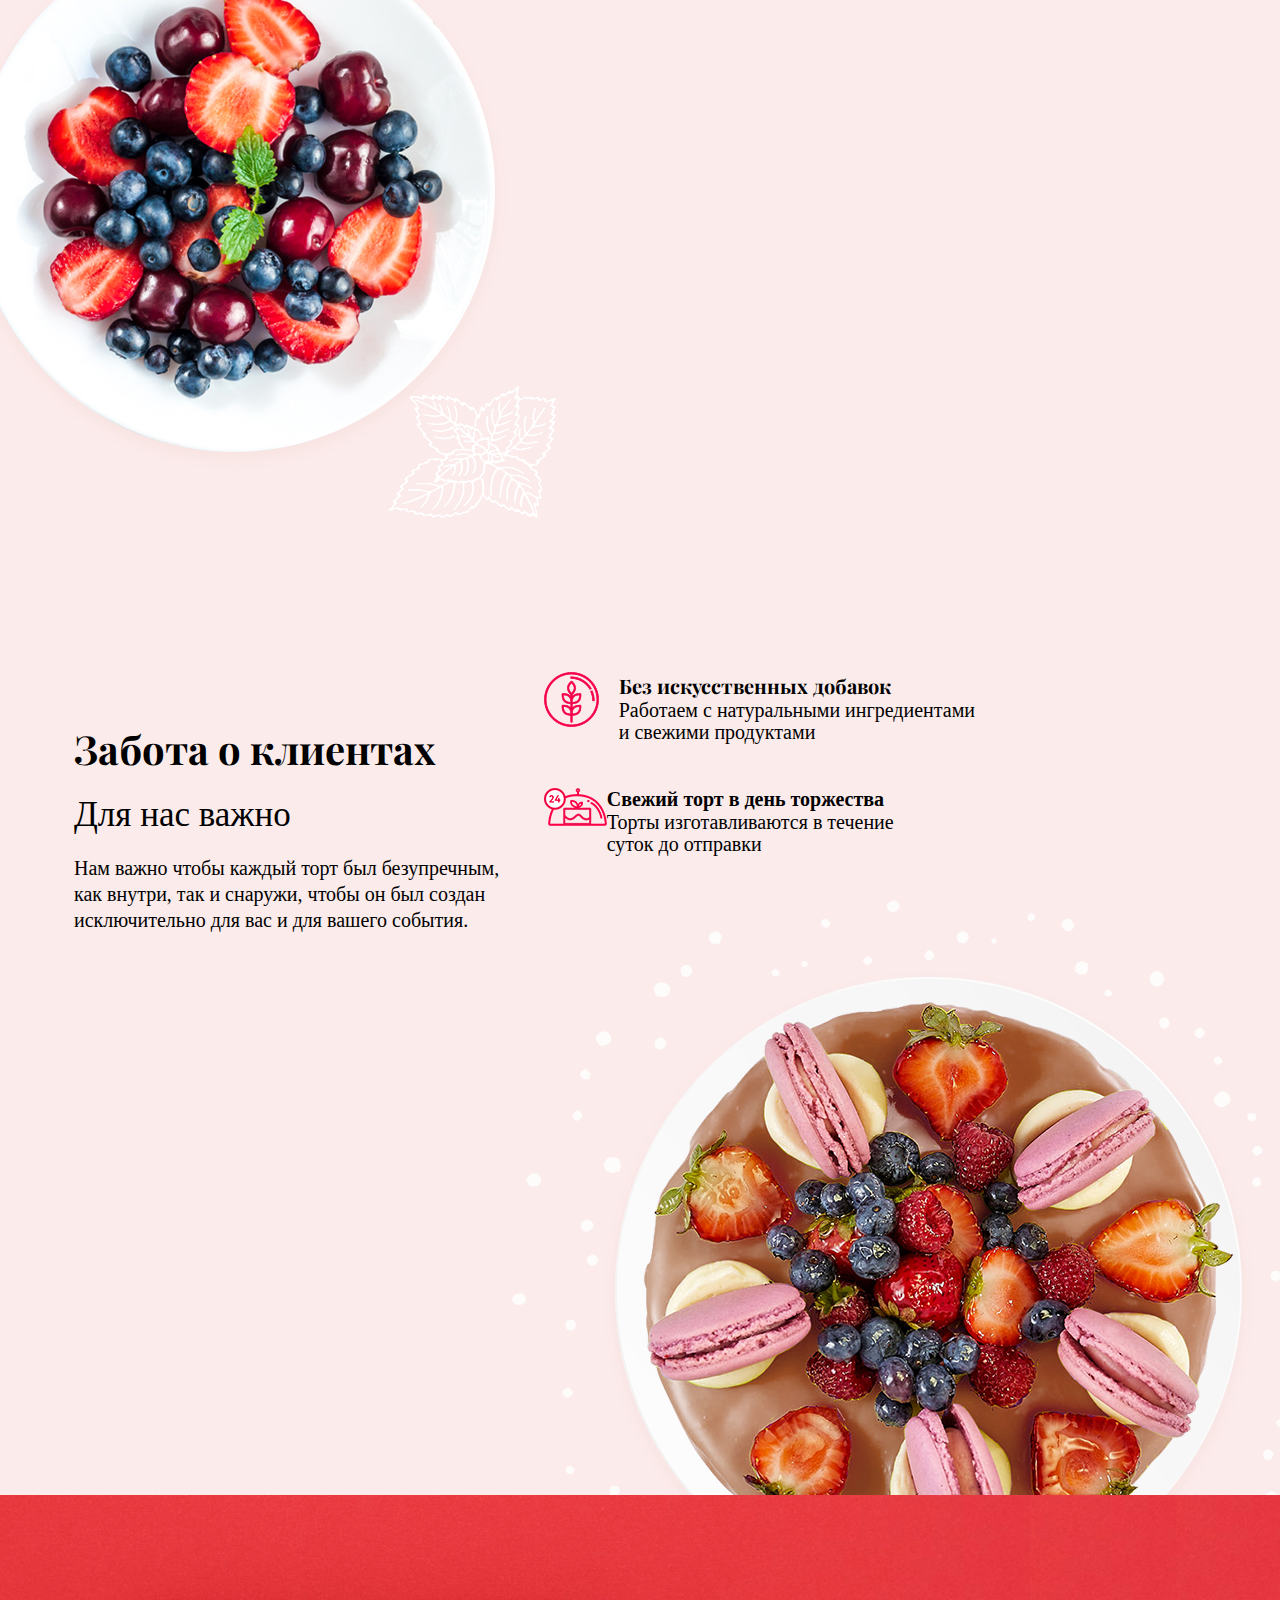
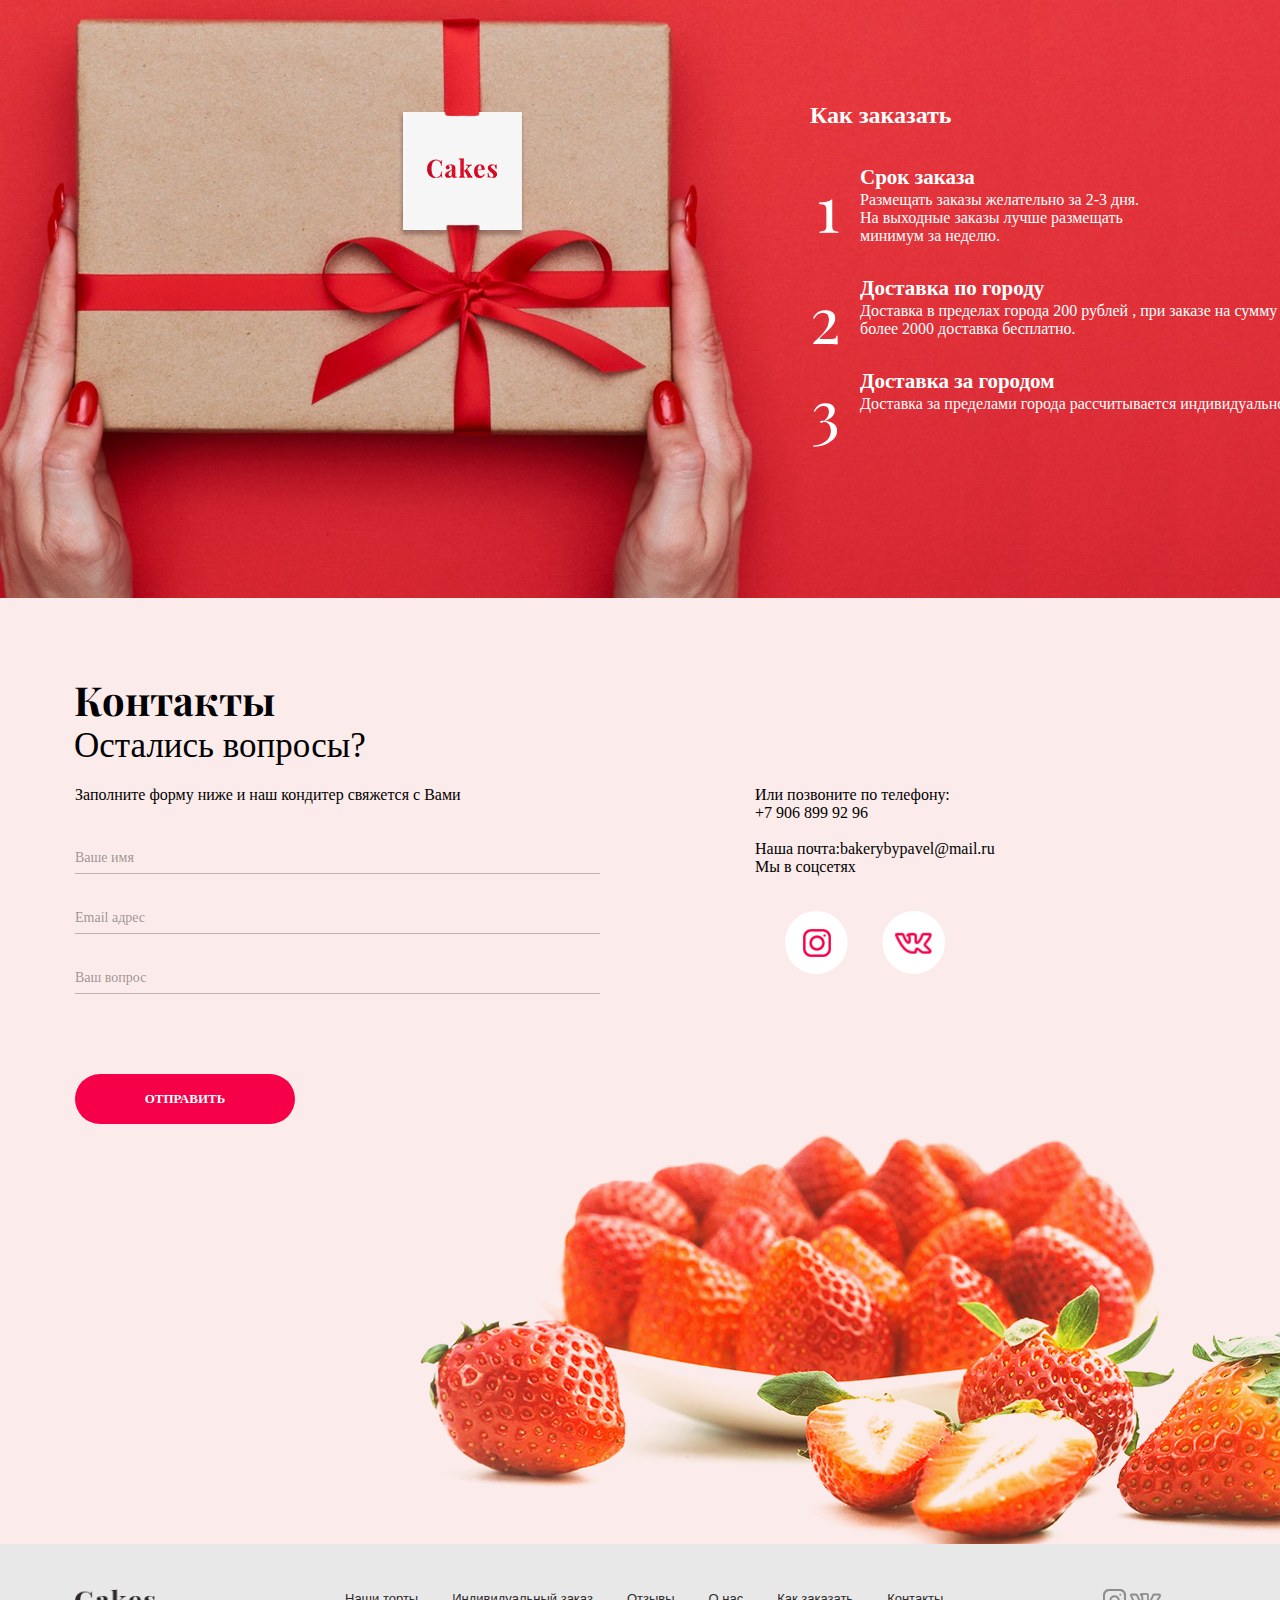
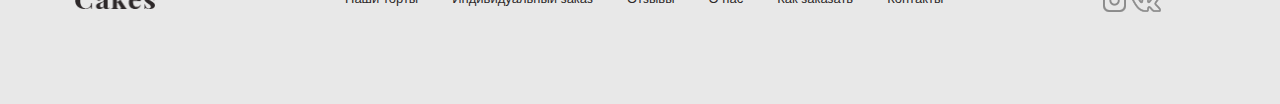
==== commit 3904bbad: "Update index.html" ====
--- a/index.html
+++ b/index.html
@@ -28,7 +28,7 @@
             
         </nav>
         <div class="main_cake">
-        <img src="/.images/cake.png" alt="">
+        <img src="./images/cake.png" alt="">
     </div>
     <div class="container_text">
         <h1 class="header_heading">Торты <br> на  заказ</h1>
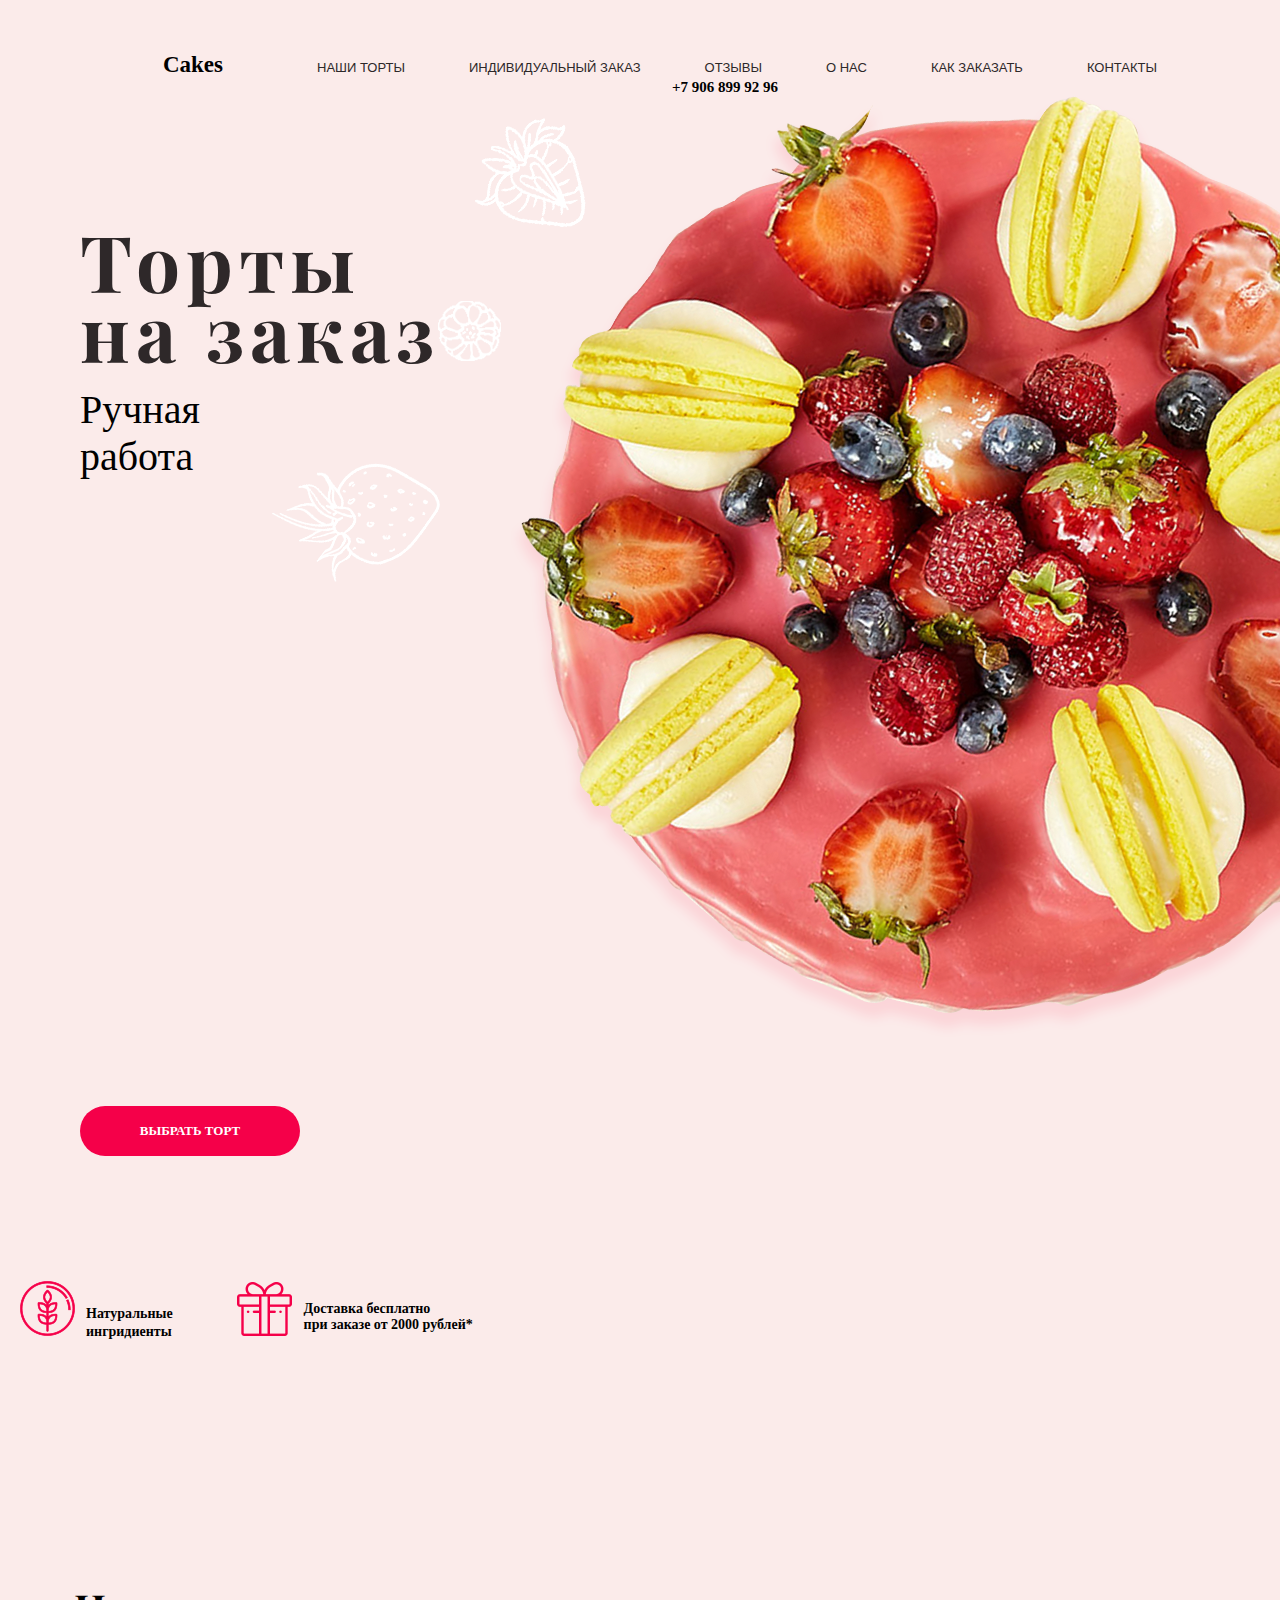
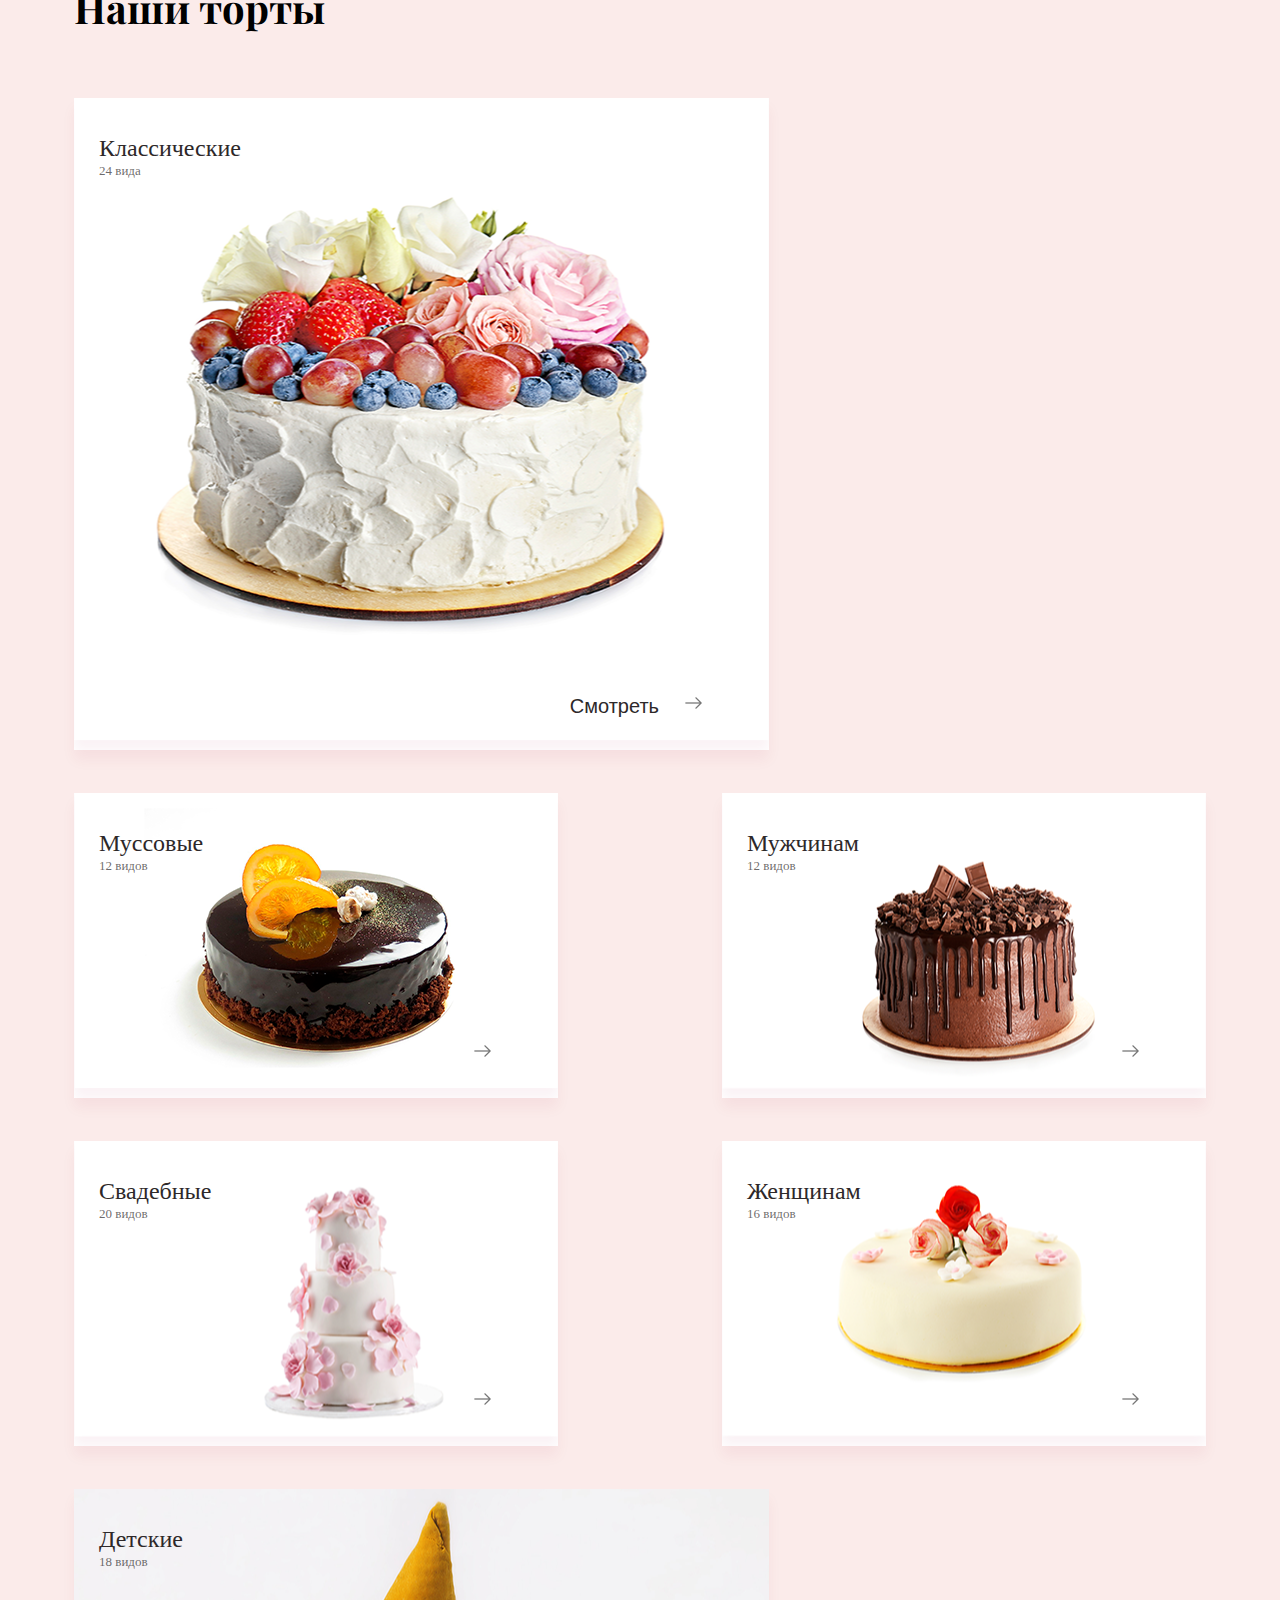
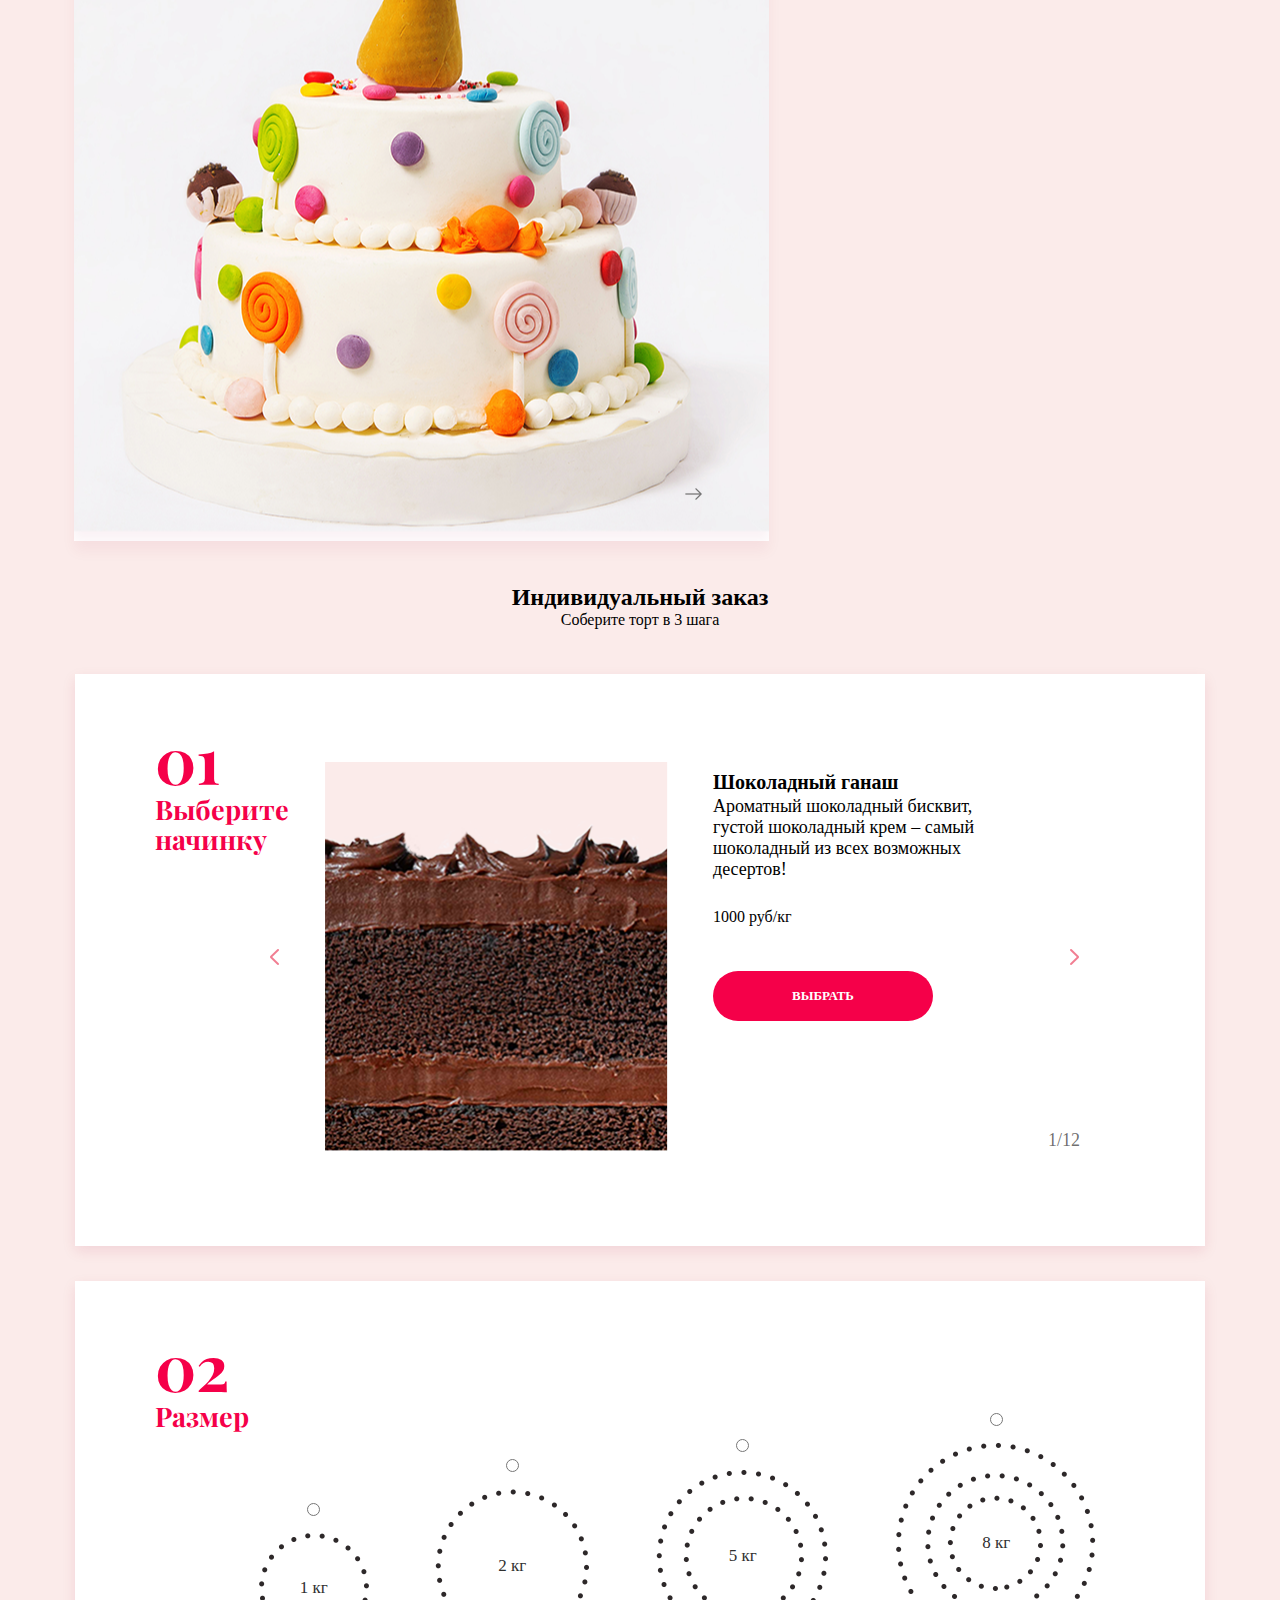
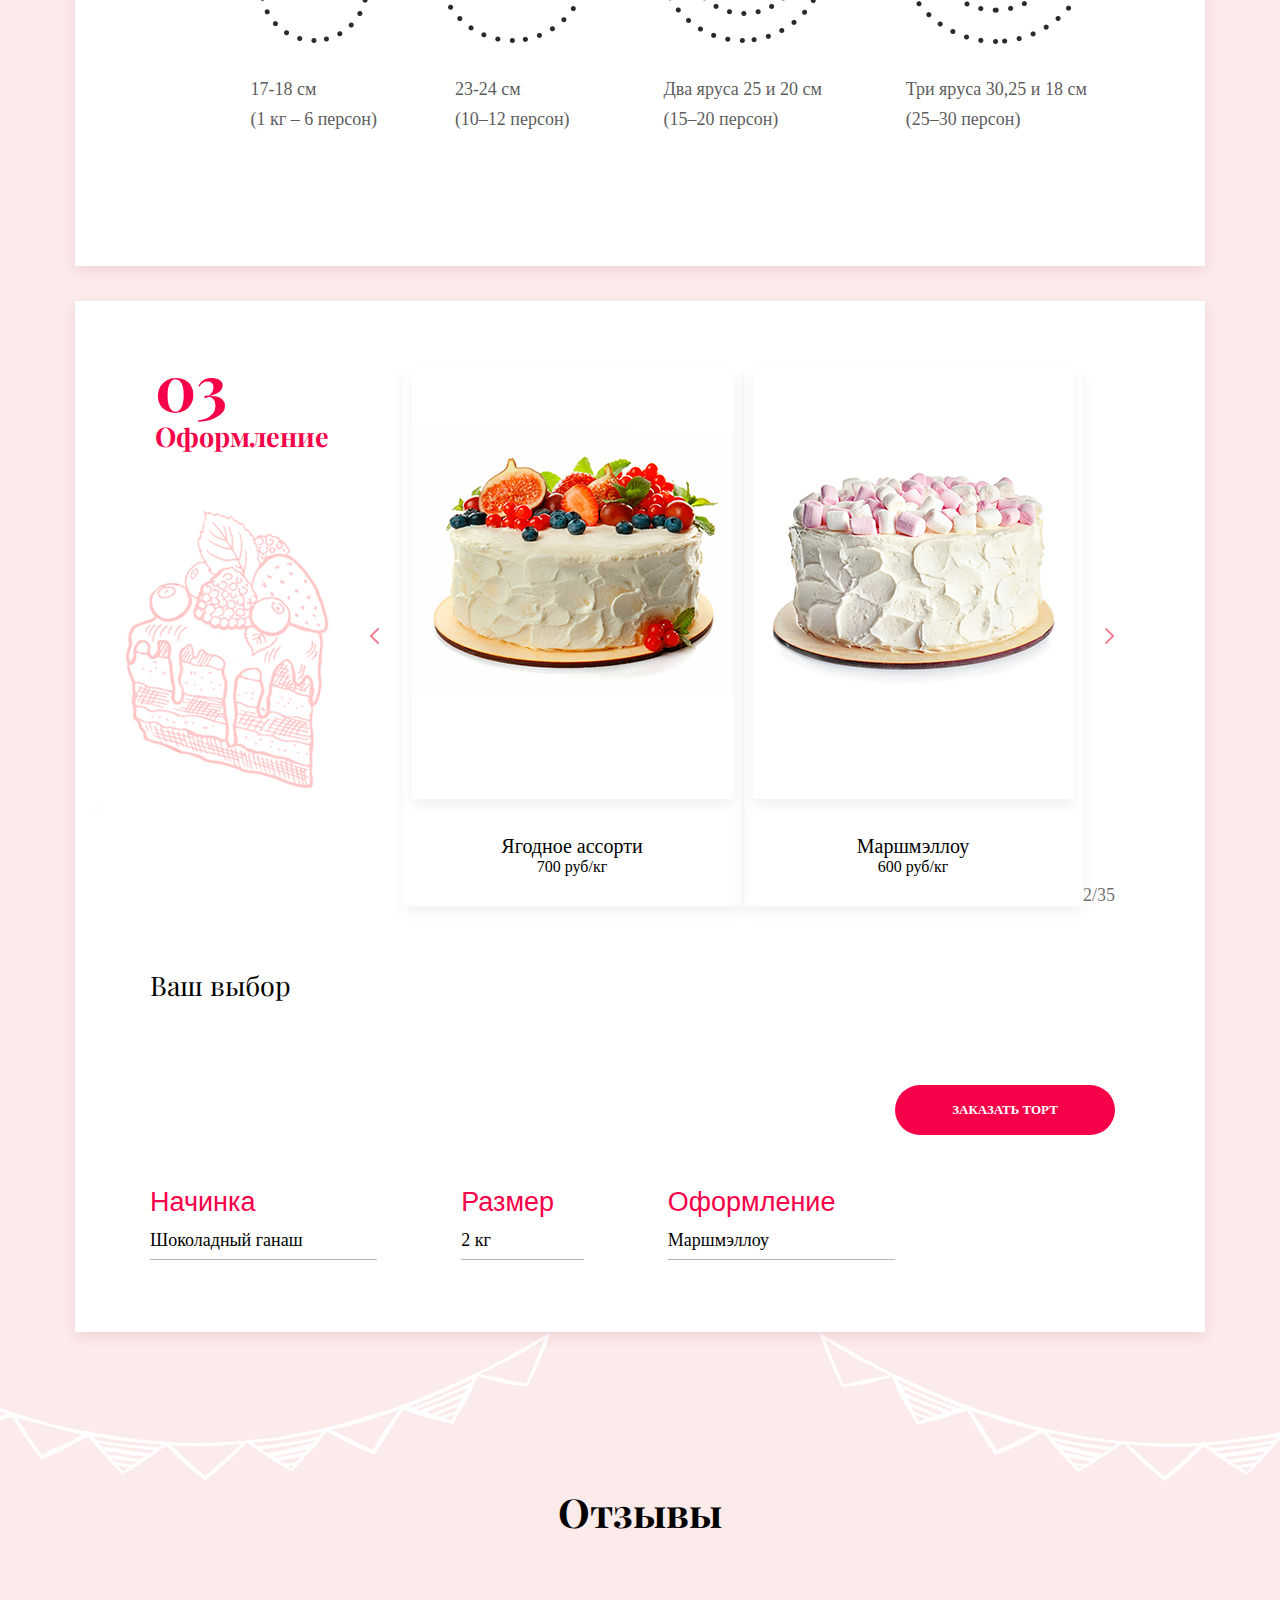
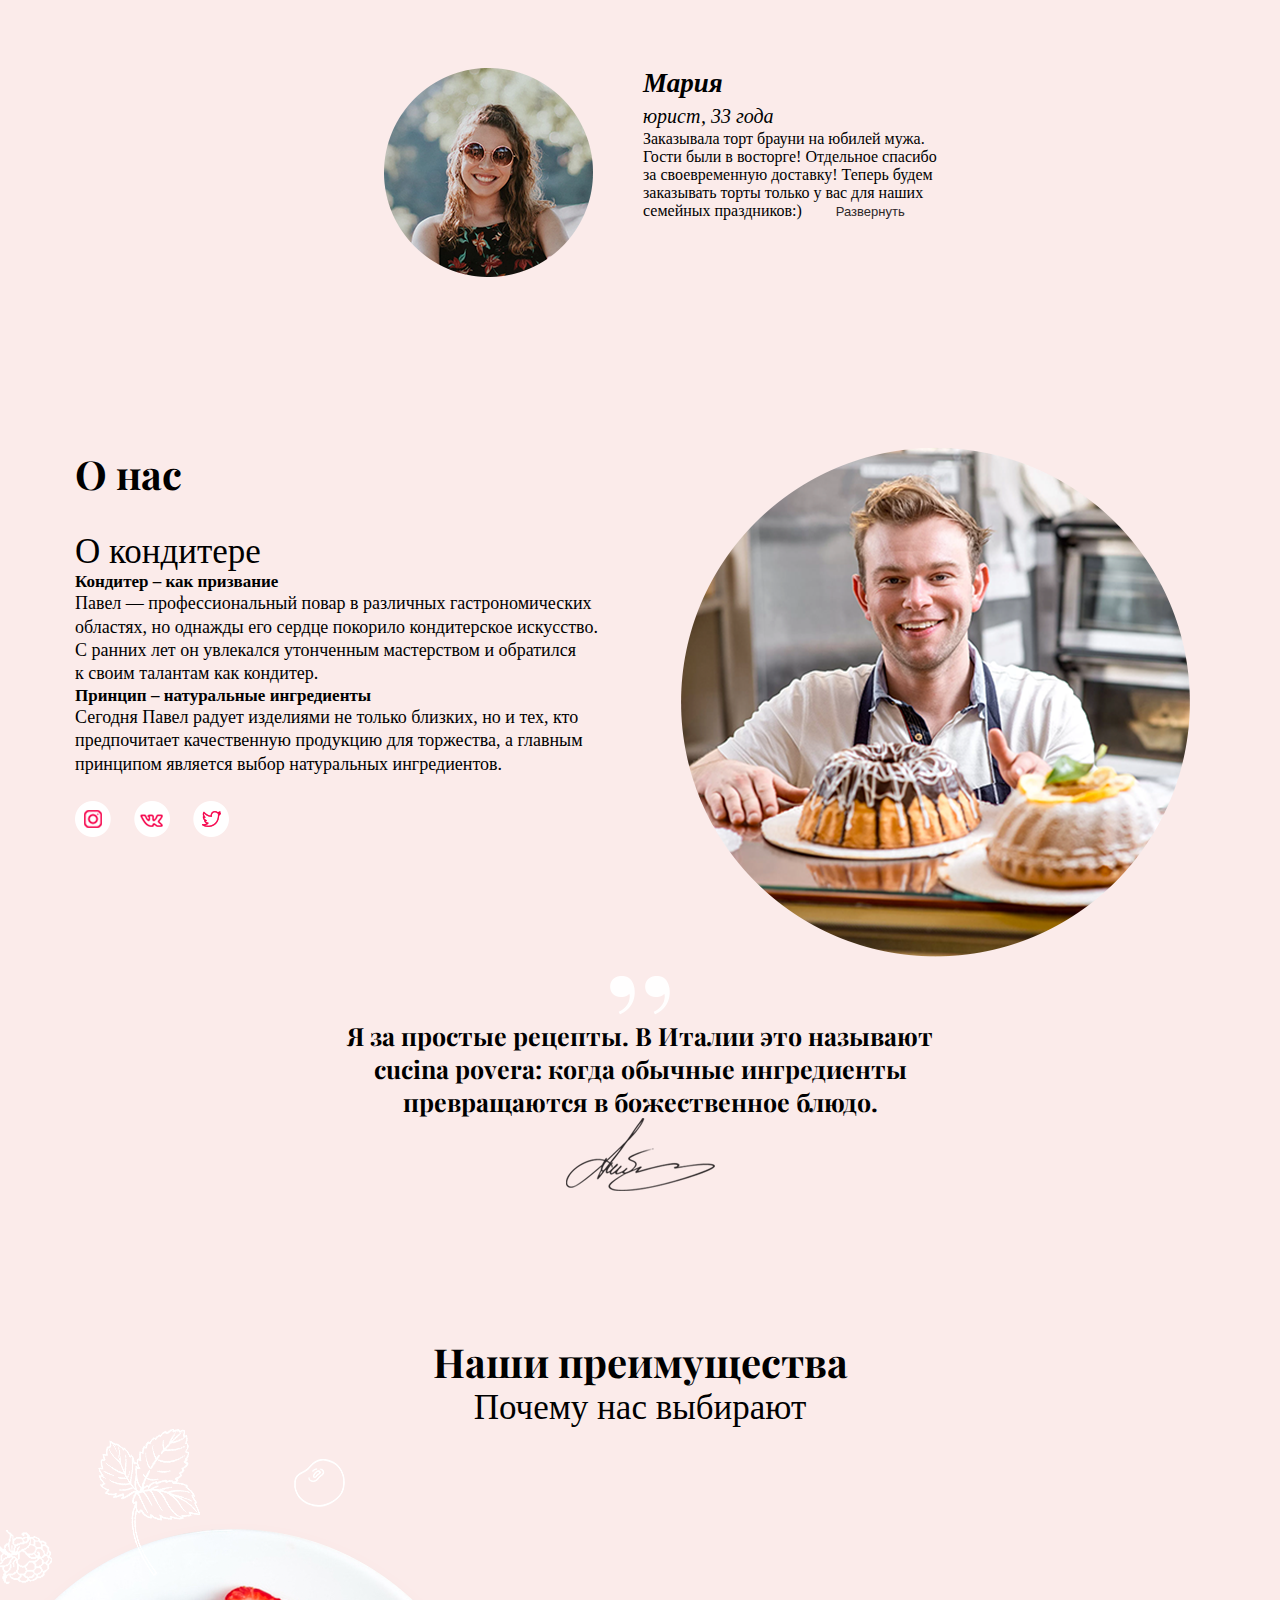
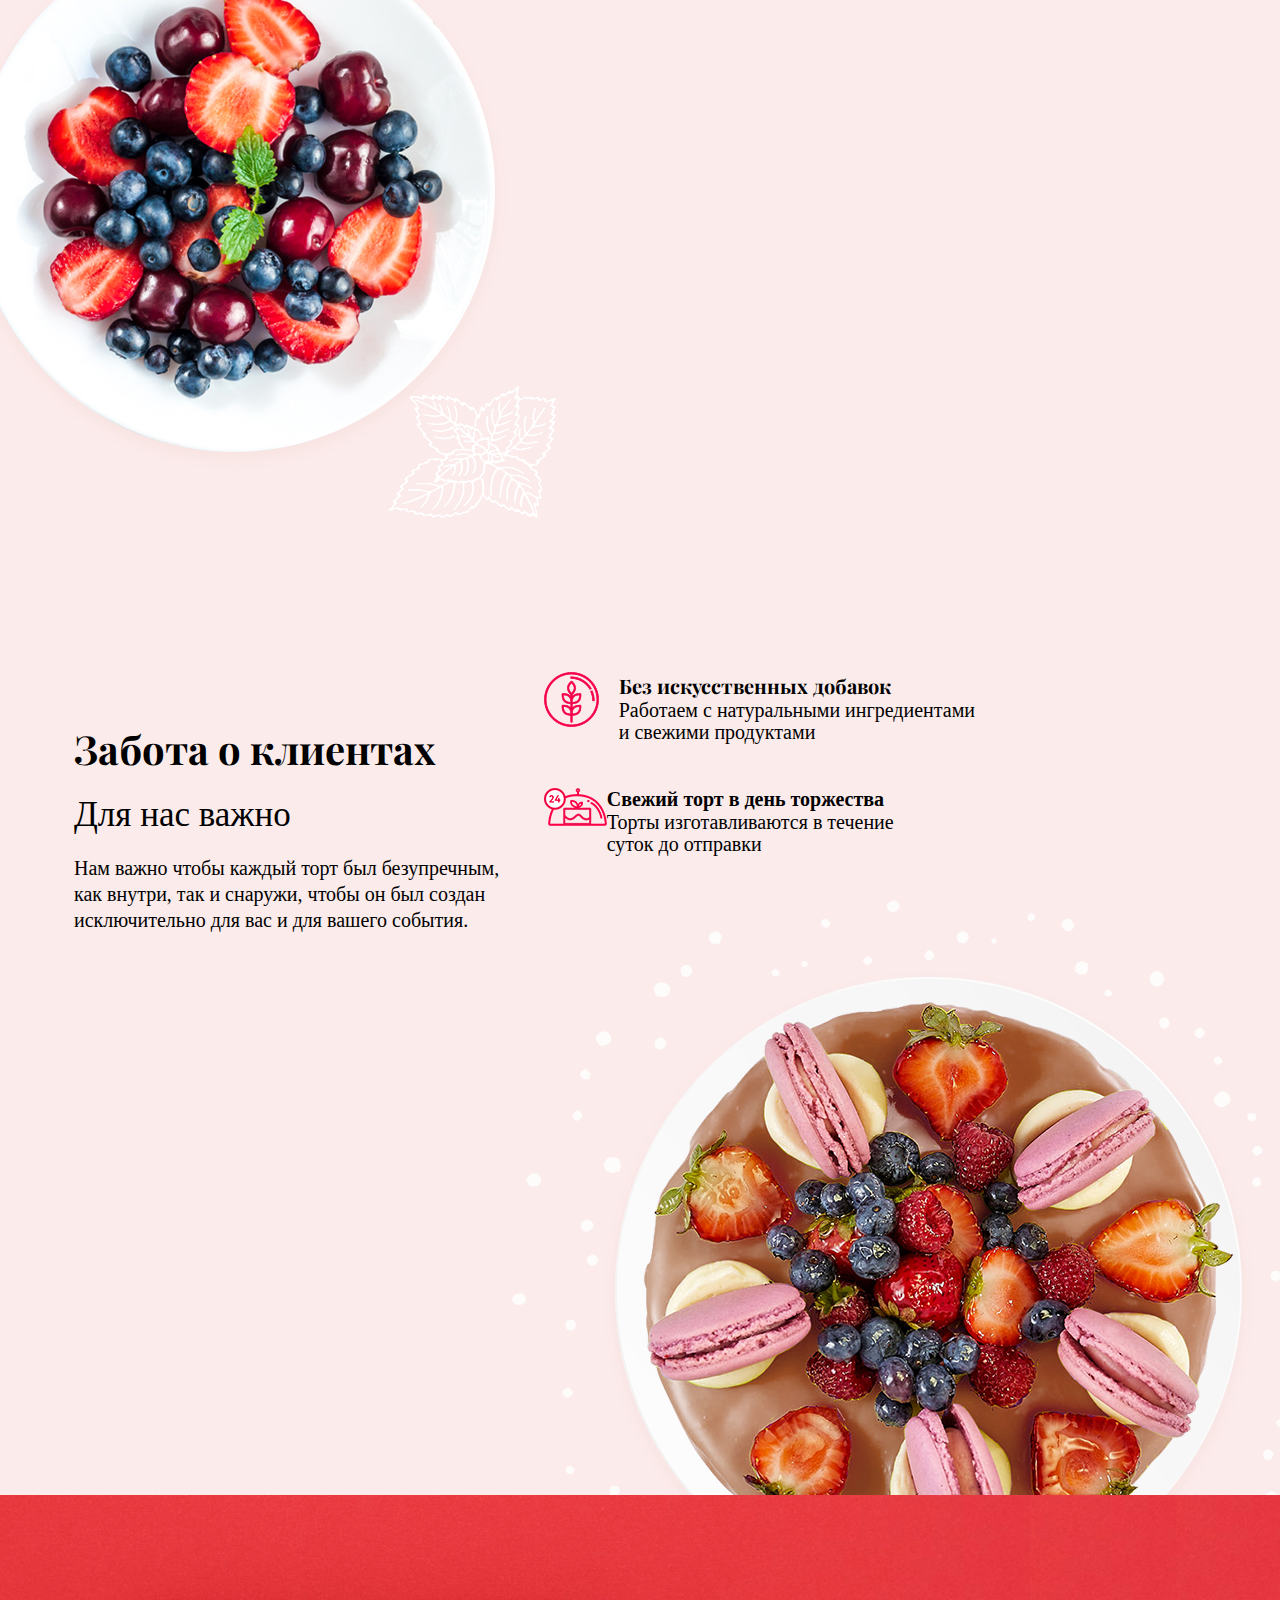
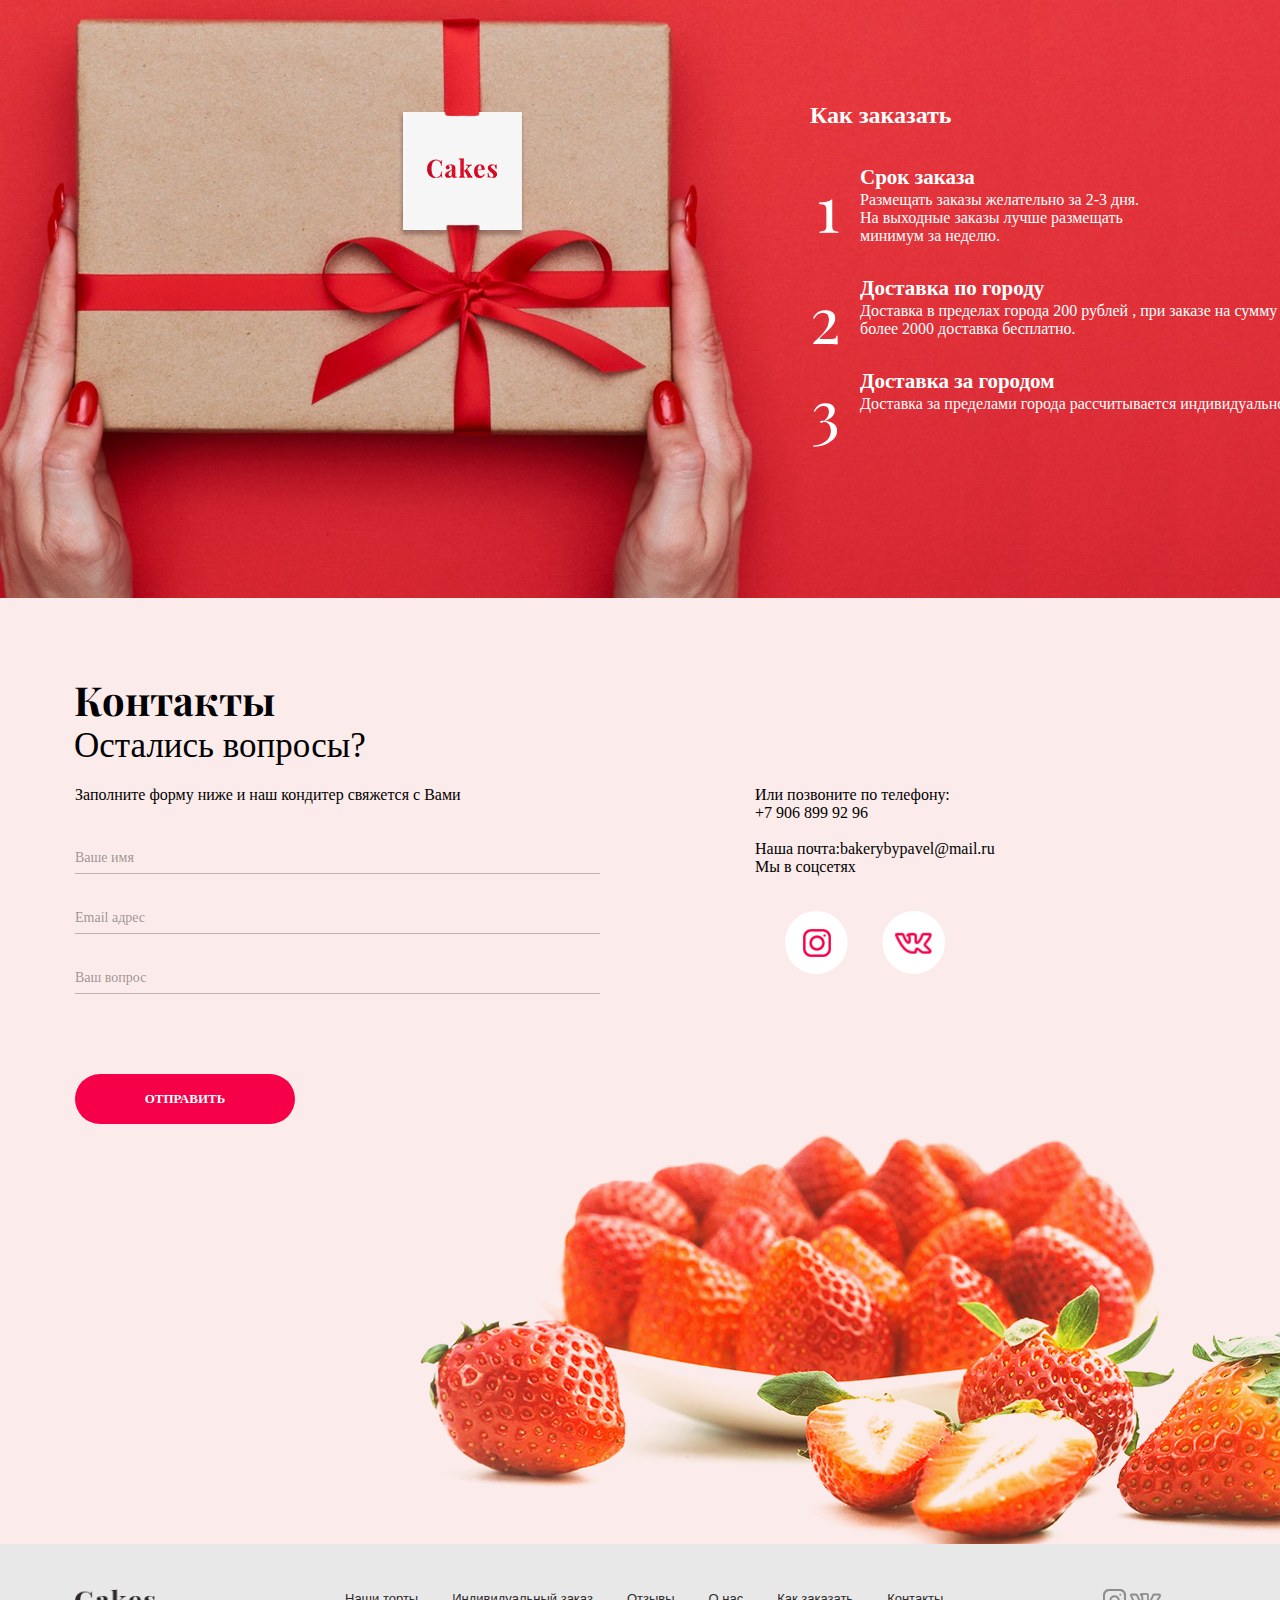
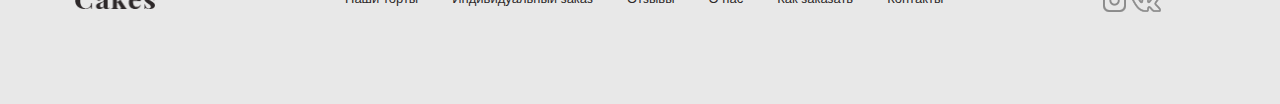
==== commit d4881fb2: "Update index.html" ====
--- a/index.html
+++ b/index.html
@@ -340,7 +340,7 @@
                         </div>
                      
                       </div>
-                      <span class="copyright">  2018 Cakes</span>
+                    
                     </footer>
                 
                 </body>
